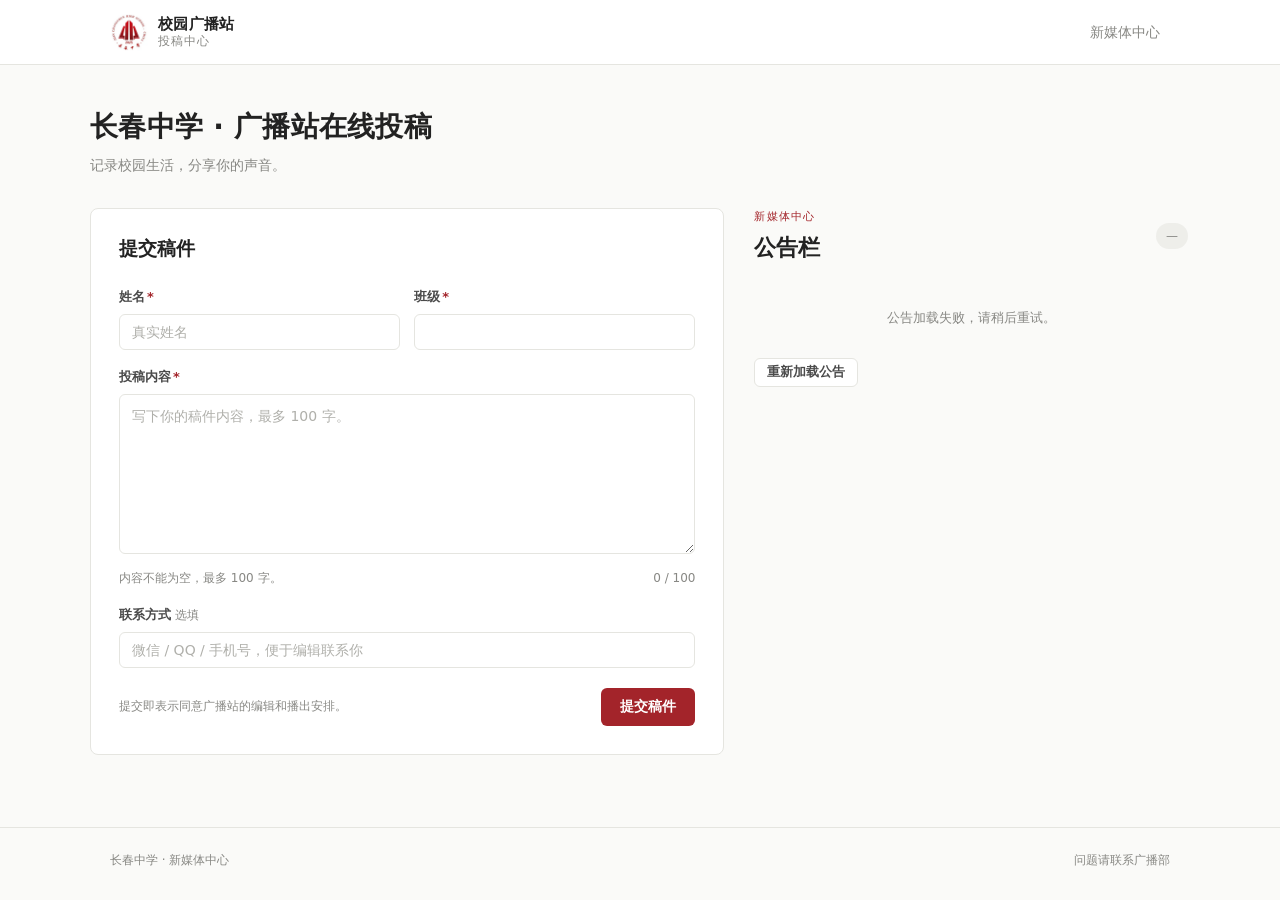
==== src/main/resources/static/index.html @ fc545289 "初始化校园广播投稿系统" ====
<!DOCTYPE html>
<html lang="zh-CN">
<head>
<meta charset="UTF-8">
<meta name="viewport" content="width=device-width, initial-scale=1">
<title>投稿 · 长春中学广播站</title>
<meta name="description" content="长春中学广播站在线投稿与新媒体中心公告。">
<link rel="icon" href="img/favicon.png">
<link rel="stylesheet" href="css/style.css">
<link rel="stylesheet" href="css/workspace.css">
</head>
<body>
<a class="skip" href="#form">跳到投稿表单</a>

<header class="site-head">
  <div class="wrap head-inner">
    <a class="brand" href="index.html">
      <img src="img/logo.png" alt="长春中学校徽">
      <span class="brand-text"><strong>校园广播站</strong><em>投稿中心</em></span>
    </a>
    <nav class="head-nav" aria-label="导航">
      <a class="ghost-link" href="admin.html">新媒体中心</a>
    </nav>
  </div>
</header>

<main class="public-main">
  <div class="page-head">
    <h1>长春中学 · 广播站在线投稿</h1>
    <p>记录校园生活，分享你的声音。</p>
  </div>

  <div class="public-layout">
  <div class="card form-card" id="form">
    <h2 class="form-heading">提交稿件</h2>
    <form id="submitForm" novalidate>
      <div class="alert" id="formAlert" role="alert"></div>

      <div class="row-2">
        <div class="field" data-field="author">
          <label for="author">姓名<span class="req">*</span></label>
          <input class="input" id="author" name="author" type="text" maxlength="20" placeholder="真实姓名" autocomplete="name">
        </div>
        <div class="field" data-field="class_name">
          <label for="class_name">班级<span class="req">*</span></label>
          <input class="input" id="class_name" name="class_name" type="text" maxlength="30" placeholder="">
        </div>
      </div>

      <div class="field" data-field="content">
        <label for="content">投稿内容<span class="req">*</span></label>
        <textarea class="textarea" id="content" name="content" maxlength="100" placeholder="写下你的稿件内容，最多 100 字。" required></textarea>
        <div class="field-foot">
          <span>内容不能为空，最多 100 字。</span>
          <span class="counter" id="contentCounter">0 / 100</span>
        </div>
      </div>

      <div class="field" data-field="contact">
        <label for="contact">联系方式<span class="opt">选填</span></label>
        <input class="input" id="contact" name="contact" type="text" maxlength="50" placeholder="微信 / QQ / 手机号，便于编辑联系你">
      </div>

      <div class="submit-row">
        <p class="form-tip">提交即表示同意广播站的编辑和播出安排。</p>
        <button class="btn btn-primary" type="submit" id="submitBtn" disabled>
          <span id="submitLabel">提交稿件</span>
        </button>
      </div>
    </form>

    <div class="success" id="successPanel">
      <div class="seal" aria-hidden="true">✓</div>
      <h3>提交成功</h3>
      <p>你的申请编号：<strong id="submissionCode"></strong></p>
      <p>广播部会尽快查看，需要补充信息时会通过你留下的方式联系你。</p>
      <div class="actions">
        <button class="btn btn-ghost btn-sm" type="button" id="againBtn">再投一篇</button>
      </div>
    </div>
  </div>
  <aside class="announcement-board" aria-labelledby="announcementHeading">
    <div class="board-heading"><div><span class="eyebrow">新媒体中心</span><h2 id="announcementHeading">公告栏</h2></div><span class="board-count" id="announcementCount">—</span></div>
    <div id="announcementFeed" class="announcement-feed" aria-live="polite"><p class="empty-state">正在加载公告…</p></div>
    <button id="announcementRetry" class="btn btn-ghost btn-sm" type="button" hidden>重新加载公告</button>
  </aside>
  </div>
</main>

<footer class="site-foot">
  <div class="wrap foot-inner">
    <span>长春中学 · 新媒体中心</span>
    <span>问题请联系广播部</span>
  </div>
</footer>

<script src="js/submit.js"></script>
</body>
</html>
---- src/main/resources/static/css/style.css ----
/* ==========================================================================
   校园广播投稿系统 · 样式
   主色取自校徽红，其余保持克制：白底、细边框、少装饰。
   ========================================================================== */

:root {
  --brand: #a3242a;
  --brand-dark: #861b20;
  --brand-soft: #f9eeee;

  --ink: #222222;
  --ink-2: #4a4a4a;
  --muted: #888884;

  --bg: #fafaf8;
  --card: #ffffff;
  --line: #e5e5e0;
  --line-2: #f0f0ec;

  --ok: #2f7d4f;
  --ok-soft: #eaf3ee;
  --warn: #a9670f;
  --warn-soft: #fbf2e3;
  --danger: #b3261e;
  --danger-soft: #fbeceb;

  --radius: 8px;
  --radius-sm: 6px;

  --font-sans: "Microsoft YaHei", "PingFang SC", "Hiragino Sans GB", "Noto Sans SC",
               system-ui, -apple-system, sans-serif;
  --font-serif: var(--font-sans);
  --font-mono: Consolas, "Courier New", monospace;
}

* { box-sizing: border-box; }
[hidden] { display: none !important; }
html { scroll-behavior: smooth; }

body {
  margin: 0;
  min-height: 100vh;
  display: flex;
  flex-direction: column;
  font-family: var(--font-sans);
  font-size: 14px;
  line-height: 1.7;
  color: var(--ink);
  background: var(--bg);
  -webkit-font-smoothing: antialiased;
}

h1, h2, h3, h4 { margin: 0; font-weight: 600; line-height: 1.4; }
p { margin: 0; }
a { color: inherit; text-decoration: none; }
button { font-family: inherit; }
img, svg { display: block; }

.wrap { width: min(1060px, 100% - 40px); margin-inline: auto; }

.skip {
  position: absolute; left: -9999px; top: 0; padding: 8px 14px;
  background: var(--brand); color: #fff; z-index: 99;
}
.skip:focus { left: 0; }
:focus-visible { outline: 2px solid var(--brand); outline-offset: 2px; }

.file-warning {
  background: #fbf2e3; border-bottom: 1px solid #efdfc4; color: #8a5a12;
  font-size: 12.5px; line-height: 1.6; padding: 9px 16px; text-align: center;
}

/* ------------------------------------------------------------------ 头部 */
.site-head { background: #fff; border-bottom: 1px solid var(--line); }
.head-inner {
  display: flex; align-items: center; justify-content: space-between;
  gap: 24px; min-height: 64px;
}
.brand { display: flex; align-items: center; gap: 10px; }
.brand img { width: 38px; height: 38px; }
.brand-text { display: flex; flex-direction: column; line-height: 1.3; }
.brand-text strong { font-size: 15px; letter-spacing: .02em; }
.brand-text em {
  font-style: normal; font-size: 11.5px; color: var(--muted); letter-spacing: .08em;
}

.head-nav { display: flex; align-items: center; gap: 4px; }
.head-nav a {
  padding: 6px 10px; font-size: 13.5px; color: var(--ink-2); border-radius: var(--radius-sm);
}
.head-nav a:hover { background: #f4f4f1; color: var(--ink); }
.head-nav .ghost-link { color: var(--muted); }
.head-nav .ghost-link:hover { color: var(--brand); background: none; }

/* ------------------------------------------------------------------ 页面 */
.page { width: min(660px, 100% - 40px); margin: 0 auto; padding: 44px 0 60px; }
.page-head { text-align: center; margin-bottom: 24px; }
.page-head h1 { font-size: 26px; letter-spacing: .01em; }
.page-head p { margin-top: 8px; color: var(--ink-2); font-size: 14px; }

/* ------------------------------------------------------------------ 卡片 */
.card {
  background: var(--card);
  border: 1px solid var(--line);
  border-radius: var(--radius);
}

.form-card { padding: 26px 28px 28px; }

/* ------------------------------------------------------------------ 表单 */
.field { margin-bottom: 16px; }
.field > label, .field-label {
  display: block; font-size: 13px; font-weight: 600; color: var(--ink-2); margin-bottom: 6px;
}
.field .req { color: var(--brand); margin-left: 2px; }
.field .opt { color: var(--muted); font-weight: 400; margin-left: 4px; font-size: 12px; }

.input, .select, .textarea {
  width: 100%; padding: 9px 12px;
  font-family: inherit; font-size: 14px; color: var(--ink);
  background: #fff;
  border: 1px solid var(--line);
  border-radius: var(--radius-sm);
  transition: border-color .15s;
}
.input::placeholder, .textarea::placeholder { color: #b0b0ab; }
.input:hover, .select:hover, .textarea:hover { border-color: #cfcfc8; }
.input:focus, .select:focus, .textarea:focus { outline: none; border-color: #8f8f89; }
.textarea { resize: vertical; min-height: 140px; line-height: 1.75; }
.field.invalid .input, .field.invalid .textarea { border-color: var(--danger); }

.row-2 { display: grid; grid-template-columns: 1fr 1fr; gap: 14px; }
.field-foot { display: flex; justify-content: space-between; gap: 12px; margin-top: 6px; font-size: 12px; color: var(--muted); }
.counter.over { color: var(--danger); }

.btn {
  display: inline-flex; align-items: center; justify-content: center; gap: 6px;
  padding: 9px 18px; border-radius: var(--radius-sm); border: 1px solid transparent;
  font-size: 13.5px; font-weight: 600; cursor: pointer;
  transition: background .15s, border-color .15s, color .15s;
  white-space: nowrap;
}
.btn[disabled] { opacity: .55; cursor: not-allowed; }
.btn-primary { background: var(--brand); color: #fff; }
.btn-primary:hover:not([disabled]) { background: var(--brand-dark); }
.btn-amber { background: var(--brand); color: #fff; }
.btn-amber:hover:not([disabled]) { background: var(--brand-dark); }
.btn-ghost { background: #fff; border-color: var(--line); color: var(--ink-2); }
.btn-ghost:hover:not([disabled]) { border-color: #cfcfc8; color: var(--ink); }
.btn-danger { background: #fff; border-color: #e8c9c6; color: var(--danger); }
.btn-danger:hover:not([disabled]) { background: var(--danger-soft); }
.btn-sm { padding: 5px 12px; font-size: 12.5px; }
.btn-block { width: 100%; padding: 11px 18px; font-size: 14px; }

.submit-row { display: flex; align-items: center; justify-content: space-between; gap: 16px; margin-top: 20px; }
.form-tip { font-size: 12px; color: var(--muted); line-height: 1.6; }

.alert {
  display: none; margin-bottom: 16px; padding: 10px 12px;
  border-radius: var(--radius-sm); font-size: 13px;
  border: 1px solid #eccdca; background: var(--danger-soft); color: #8c2a23;
}
.alert.show { display: block; }

/* 提交成功 */
.success { display: none; text-align: center; padding: 12px 4px 4px; }
.success.show { display: block; }
.success .seal {
  width: 52px; height: 52px; margin: 0 auto 14px; border-radius: 50%;
  display: grid; place-items: center;
  background: var(--ok-soft); color: var(--ok); font-size: 24px;
}
.success h3 { font-size: 20px; }
.success p { color: var(--ink-2); margin-top: 6px; font-size: 13px; }
.success .actions { display: flex; gap: 8px; justify-content: center; margin-top: 18px; flex-wrap: wrap; }

/* ------------------------------------------------------------------ 页脚 */
.site-foot {
  margin-top: auto;
  border-top: 1px solid var(--line); padding: 22px 0 30px;
  color: var(--muted); font-size: 12px;
}
.foot-inner { display: flex; justify-content: space-between; gap: 16px; flex-wrap: wrap; }

/* ==========================================================================
   管理后台
   ========================================================================== */

.page-admin { background: #f7f7f5; }

/* 登录 */
.login-wrap { min-height: 100vh; display: grid; place-items: center; padding: 24px; }
.login-card {
  width: min(360px, 100%); padding: 34px 32px 30px;
  background: #fff; border: 1px solid var(--line); border-radius: 10px;
}
.login-card .brand { justify-content: center; margin-bottom: 18px; }
.login-card .brand img { width: 56px; height: 56px; }
.login-card .brand-text { display: none; }
.login-card h1 { font-size: 19px; text-align: center; }
.login-card .sub { text-align: center; color: var(--muted); font-size: 12.5px; margin: 6px 0 22px; }
.login-card .field { margin-bottom: 12px; }
.login-error {
  display: none; margin-bottom: 12px; padding: 8px 11px; border-radius: var(--radius-sm);
  background: var(--danger-soft); color: #8c2a23; font-size: 12.5px;
}
.login-error.show { display: block; }
.login-foot { margin-top: 16px; text-align: center; font-size: 11.5px; color: var(--muted); }

/* 顶栏 */
.topbar { background: #fff; border-bottom: 1px solid var(--line); }
.topbar-inner {
  width: min(1240px, 100% - 32px); margin-inline: auto;
  display: flex; align-items: center; gap: 14px; min-height: 58px;
}
.topbar .brand img { width: 32px; height: 32px; }
.top-actions { margin-left: auto; display: flex; align-items: center; gap: 8px; flex-wrap: wrap; }
.top-actions .btn { padding: 6px 13px; font-size: 12.5px; }

.dash-main { width: min(1240px, 100% - 32px); margin-inline: auto; padding: 22px 0 56px; }

/* 指标 */
.stat-grid { display: grid; grid-template-columns: repeat(5, minmax(0, 1fr)); gap: 12px; margin-bottom: 14px; }
.stat-card {
  background: #fff; border: 1px solid var(--line); border-radius: var(--radius);
  padding: 14px 16px;
}
.stat-card .label { font-size: 12px; color: var(--muted); }
.stat-card .value { font-size: 26px; line-height: 1.3; font-weight: 600; margin-top: 2px; }
.stat-card .value small { font-size: 12px; font-weight: 400; color: var(--muted); margin-left: 2px; }
.stat-card .delta { font-size: 11.5px; color: var(--muted); }
.stat-card.accent { border-color: #e4c9c7; background: #fdf8f7; }
.stat-card.accent .value { color: var(--brand); }

/* 图表 */
.charts { display: grid; grid-template-columns: minmax(0, 1.9fr) minmax(0, 1fr); gap: 12px; margin-bottom: 14px; }
.chart-card { padding: 16px 18px 14px; min-width: 0; display: flex; flex-direction: column; }
.chart-card.classes { grid-column: 1 / -1; }
.chart-card h3 {
  font-size: 13px; color: var(--ink-2); font-weight: 600;
  display: flex; align-items: center; justify-content: space-between; margin-bottom: 12px;
}
.chart-card h3 span { font-size: 11.5px; color: var(--muted); font-weight: 400; }
.chart-body { min-height: 30px; flex: 1; }
.chart-body svg { width: 100%; height: auto; overflow: visible; }
#statusDonut { display: flex; align-items: center; }

.legend { display: flex; gap: 16px; margin-top: 8px; font-size: 11.5px; color: var(--muted); }
.legend i { display: inline-block; width: 9px; height: 9px; border-radius: 2px; margin-right: 5px; }

.donut-wrap { display: flex; align-items: center; gap: 16px; }
.donut {
  width: 96px; height: 96px; border-radius: 50%; flex: none; position: relative;
  background: conic-gradient(var(--line) 0 100%);
}
.donut::after { content: ""; position: absolute; inset: 15px; border-radius: 50%; background: #fff; }
.donut-center { position: absolute; inset: 0; display: grid; place-items: center; z-index: 2; text-align: center; }
.donut-center b { font-size: 18px; line-height: 1; }
.donut-center span { font-size: 10px; color: var(--muted); }
.donut-legend { display: grid; gap: 5px; font-size: 12px; color: var(--ink-2); min-width: 0; }
.donut-legend div { display: flex; align-items: center; gap: 6px; }
.donut-legend i { width: 8px; height: 8px; border-radius: 2px; flex: none; }
.donut-legend b { margin-left: auto; font-weight: 600; color: var(--ink); padding-left: 8px; }

.bars { display: grid; gap: 8px; }
.bars.two-col {
  grid-template-columns: 1fr 1fr;
  grid-template-rows: repeat(4, auto);
  grid-auto-flow: column;
  column-gap: 32px;
}
.bar-row { display: grid; grid-template-columns: 92px 1fr 34px; align-items: center; gap: 10px; font-size: 12px; }
.bar-row .name { color: var(--ink-2); overflow: hidden; text-overflow: ellipsis; white-space: nowrap; }
.bar-track { height: 6px; border-radius: 3px; background: #f0f0ec; overflow: hidden; }
.bar-fill { display: block; height: 100%; border-radius: 3px; background: var(--brand); }
.bar-fill.amber { background: #c9a24a; }
.bar-row .num { text-align: right; color: var(--ink); font-weight: 600; font-variant-numeric: tabular-nums; }
.empty-hint { color: var(--muted); font-size: 12.5px; padding: 6px 0; }

/* 表格 */
.table-card { padding: 18px 18px 12px; }
.filter-bar { display: flex; flex-wrap: wrap; gap: 8px; align-items: center; margin-bottom: 14px; }
.filter-bar .search { position: relative; flex: 1 1 240px; min-width: 200px; }
.filter-bar .search .input { padding-left: 32px; }
.filter-bar .search::before {
  content: "⌕"; position: absolute; left: 12px; top: 50%; transform: translateY(-52%);
  color: var(--muted); font-size: 15px; pointer-events: none;
}
.filter-bar .select { width: auto; min-width: 108px; padding: 8px 28px 8px 10px; font-size: 12.5px; }
.filter-bar .input { padding: 8px 10px; font-size: 12.5px; }
.filter-bar .date { width: 132px; }
.filter-count { font-size: 12px; color: var(--muted); white-space: nowrap; margin-left: auto; }

.table-scroll { overflow-x: auto; }
table.data { width: 100%; border-collapse: collapse; font-size: 13px; min-width: 860px; }
table.data thead th {
  text-align: left; font-size: 12px; font-weight: 600; color: var(--muted);
  padding: 8px 10px; border-bottom: 1px solid var(--line); white-space: nowrap;
}
table.data tbody td { padding: 10px; border-bottom: 1px solid var(--line-2); vertical-align: middle; }
table.data tbody tr:hover { background: #fafaf7; }
table.data .code { font-family: var(--font-mono); font-size: 12px; color: var(--muted); white-space: nowrap; }
table.data .title-cell { max-width: 300px; }
table.data .title-cell b {
  display: block; font-weight: 600; overflow: hidden; text-overflow: ellipsis; white-space: nowrap;
}
table.data .title-cell span {
  display: block; font-size: 11.5px; color: var(--muted);
  overflow: hidden; text-overflow: ellipsis; white-space: nowrap;
}
table.data .cat-tag { font-size: 12px; color: var(--ink-2); white-space: nowrap; }
table.data .row-actions { display: flex; gap: 6px; justify-content: flex-end; }
table.data .mini {
  border: 1px solid var(--line); background: #fff; border-radius: var(--radius-sm);
  padding: 4px 10px; font-size: 12px; color: var(--ink-2); cursor: pointer;
}
table.data .mini:hover { border-color: #cfcfc8; color: var(--ink); }

.badge {
  display: inline-block; padding: 2px 8px; border-radius: 4px;
  font-size: 12px; font-weight: 600; white-space: nowrap; border: 1px solid transparent;
}
.badge.st-pending { background: var(--warn-soft); color: var(--warn); border-color: #efdfc4; }
.badge.st-passed { background: var(--brand-soft); color: var(--brand); border-color: #ecd3d2; }
.badge.st-aired { background: var(--ok-soft); color: var(--ok); border-color: #d4e7dc; }
.badge.st-rejected { background: #f1f1ee; color: #6f6f6a; border-color: #e6e6e1; }
.badge.st-select {
  cursor: pointer; padding-right: 4px; font-family: inherit;
}

.pager { display: flex; align-items: center; justify-content: space-between; gap: 14px; padding: 12px 2px 2px; flex-wrap: wrap; }
.pager .info { font-size: 12px; color: var(--muted); }
.pager .btns { display: flex; gap: 4px; }
.pager button {
  min-width: 30px; height: 30px; padding: 0 8px; border-radius: var(--radius-sm);
  border: 1px solid var(--line); background: #fff; color: var(--ink-2);
  font-size: 12.5px; cursor: pointer;
}
.pager button:hover:not([disabled]) { border-color: #cfcfc8; color: var(--ink); }
.pager button[disabled] { opacity: .4; cursor: not-allowed; }
.pager button.current { background: var(--brand); border-color: var(--brand); color: #fff; }

/* 弹窗 */
.modal {
  position: fixed; inset: 0; z-index: 60; display: none;
  align-items: center; justify-content: center; padding: 20px;
  background: rgba(30, 30, 30, .35);
}
.modal.open { display: flex; }
.modal-card {
  width: min(600px, 100%); max-height: calc(100vh - 40px); overflow-y: auto;
  background: #fff; border-radius: 10px; padding: 24px 26px 22px;
  box-shadow: 0 16px 40px rgba(0, 0, 0, .16);
}
.modal-card.small { width: min(400px, 100%); }
.modal-head { display: flex; align-items: flex-start; justify-content: space-between; gap: 14px; margin-bottom: 16px; }
.modal-head h2 { font-size: 17px; }
.modal-head .sub { font-size: 12px; color: var(--muted); margin-top: 2px; font-family: var(--font-mono); }
.icon-btn {
  width: 28px; height: 28px; flex: none; display: grid; place-items: center;
  border-radius: var(--radius-sm); border: 1px solid var(--line); background: #fff;
  color: var(--ink-2); font-size: 16px; cursor: pointer; line-height: 1;
}
.icon-btn:hover { background: #f7f7f4; }
.modal-body { display: grid; gap: 14px; }
.modal-body .row-2 { gap: 12px; }
.modal-foot {
  display: flex; justify-content: space-between; gap: 10px; margin-top: 20px;
  padding-top: 16px; border-top: 1px solid var(--line-2); flex-wrap: wrap;
}
.modal-foot .right { display: flex; gap: 8px; margin-left: auto; }

.detail-content {
  background: #fafaf7; border: 1px solid var(--line-2); border-radius: var(--radius-sm);
  padding: 12px 14px; font-size: 13px; line-height: 1.8; color: var(--ink-2);
  white-space: pre-wrap; max-height: 200px; overflow-y: auto;
}
.detail-meta { display: flex; flex-wrap: wrap; gap: 6px 16px; font-size: 12.5px; color: var(--muted); margin-top: 8px; }
.detail-meta b { color: var(--ink); font-weight: 600; }

/* 提示 */
.toasts { position: fixed; right: 18px; bottom: 18px; z-index: 90; display: grid; gap: 8px; }
.toast {
  padding: 10px 14px; border-radius: var(--radius-sm); font-size: 12.5px;
  color: #fff; background: #333; max-width: 320px;
}
.toast.err { background: var(--danger); }
.toast.ok { background: #2f2f2f; }

/* 点歌信息 */
.song-info { padding: 12px 14px; border: 1px solid var(--line); border-radius: var(--radius-sm); overflow-wrap: anywhere; }
.song-info a { display: inline-block; margin-top: 8px; color: var(--brand); }
#submissionCode { display: inline-block; font-family: var(--font-mono); overflow-wrap: anywhere; }

/* -------------------------------------------------------------- 响应式 */
@media (max-width: 1000px) {
  .charts { grid-template-columns: 1fr; }
  .chart-card.classes { grid-column: auto; }
  .bars.two-col { grid-template-columns: 1fr; grid-template-rows: none; grid-auto-flow: row; }
  .stat-grid { grid-template-columns: repeat(3, minmax(0, 1fr)); }
}

@media (max-width: 860px) {
  .page { padding: 32px 0 48px; }
  .page-head h1 { font-size: 23px; }
}

@media (max-width: 640px) {
  .wrap, .page { width: calc(100% - 28px); }
  .form-card { padding: 20px 16px 22px; }
  .row-2 { grid-template-columns: 1fr; }
  .submit-row { flex-direction: column; align-items: stretch; gap: 10px; }
  .form-tip { max-width: none; }
  .stat-grid { grid-template-columns: repeat(2, minmax(0, 1fr)); gap: 8px; }
  .stat-card .value { font-size: 22px; }
  .topbar-inner { flex-wrap: wrap; padding: 8px 0; gap: 8px; }
  .top-actions { width: 100%; }
  .top-actions .btn { flex: 1 1 auto; }
  .filter-bar .date { width: calc(50% - 4px); }
  .filter-count { margin-left: 0; }
  .modal-card { padding: 18px 16px; }
  .table-card { padding: 14px 12px 8px; }
  .bars.two-col { column-gap: 0; }
}

@media print {
  .site-head, .topbar, .filter-bar, .pager, .row-actions { display: none !important; }
  body { background: #fff; }
}
---- src/main/resources/static/css/workspace.css ----
/* 投稿页与新媒体中心工作台 */
.public-main { width: min(1100px, calc(100% - 40px)); margin: 0 auto; padding: 42px 0 64px; }
.public-main .page-head { text-align: left; margin-bottom: 30px; }
.public-main .page-head h1 { font-size: 28px; }
.public-main .page-head p { color: var(--muted); }
.public-layout { display: grid; grid-template-columns: minmax(0, 1.45fr) minmax(300px, 1fr); gap: 28px; align-items: start; }
.form-heading { font-size: 19px; margin-bottom: 24px; }
.public-main .textarea { min-height: 160px; }
.public-main .select { width: 100%; }
.text-button { border: 0; padding: 0; background: transparent; color: var(--brand); font-size: 13px; cursor: pointer; line-height: 1.6; }
.text-button:disabled { color: #aaa; cursor: default; }
.field-error { margin-top: 6px; color: var(--danger); font-size: 12px; }
.field.invalid .select { border-color: var(--danger); }
.eyebrow { display: block; color: var(--brand); font-size: 11px; letter-spacing: .1em; margin-bottom: 6px; }
.announcement-board { padding: 0 2px; }
.board-heading { display: flex; align-items: center; justify-content: space-between; margin-bottom: 16px; }
.board-heading h2 { font-size: 22px; }
.board-count { color: var(--muted); font-size: 12px; background: #eeeeea; border-radius: 20px; padding: 3px 10px; }
.announcement-feed { display: grid; gap: 14px; }
.announcement-card { background: #fff; border: 1px solid var(--line); border-radius: 10px; padding: 20px; overflow-wrap: anywhere; }
.announcement-card h3 { font-size: 17px; margin: 10px 0 7px; }
.message-kind { display: inline-block; color: var(--brand); background: var(--brand-soft); padding: 2px 8px; border-radius: 4px; font-size: 11px; }
.announcement-meta { color: var(--muted); font-size: 12px; }
.announcement-content { margin-top: 14px; white-space: pre-wrap; font-size: 13px; line-height: 1.9; }
.message-period { margin-top: 12px; font-size: 12px; color: #657469; }
.empty-state { color: var(--muted); padding: 28px 16px; text-align: center; font-size: 13px; }
.announcement-board > .empty-state { border: 1px dashed var(--line); }
.page-admin { background: #f4f5f7; }
.workspace { min-height: 100vh; display: flex; }
.sidebar { width: 226px; flex: none; position: fixed; inset: 0 auto 0 0; background: #24272c; color: #d9dadd; display: flex; flex-direction: column; padding: 28px 16px 20px; z-index: 30; }
.sidebar-brand { display: flex; align-items: center; gap: 12px; padding: 0 10px 34px; }
.sidebar-brand img { width: 40px; height: 40px; border-radius: 8px; background: #fff; padding: 3px; }
.sidebar-brand strong { display: block; font-size: 16px; color: #fff; }
.sidebar-brand small { display: block; color: #9a9da3; font-size: 11px; margin-top: 4px; }
.sidebar-caption { font-size: 10px; color: #8a8d94; padding: 0 14px; margin-bottom: 12px; letter-spacing: .15em; }
.sidebar-nav { display: grid; gap: 6px; }
.nav-item { display: flex; align-items: center; gap: 13px; width: 100%; border: 0; border-radius: 7px; background: transparent; color: #c9ccd2; font-size: 13px; padding: 14px; text-align: left; cursor: pointer; }
.nav-item:hover { background: #31353b; color: #fff; }
.nav-item.active { background: #a3242a; color: #fff; }
.nav-number { font-size: 11px; opacity: .65; font-family: var(--font-mono); }
.nav-item b { font-size: 10px; font-weight: 500; margin-left: auto; background: #ffffff26; border-radius: 12px; padding: 1px 7px; }
.sidebar-foot { margin-top: auto; padding: 16px 12px 0; border-top: 1px solid #3c3f45; font-size: 12px; }
.sidebar-foot small { display: block; color: #8c9199; font-size: 10px; margin-top: 8px; }
.online-dot { display: inline-block; width: 7px; height: 7px; border-radius: 50%; background: #9599a2; margin-right: 7px; }
.online-dot.online { background: #74bb8b; }
.workspace-main { margin-left: 226px; min-width: 0; flex: 1; }
.workspace-topbar { height: 74px; border-bottom: 1px solid #e6e8eb; background: #fff; display: flex; align-items: center; justify-content: space-between; padding: 0 34px; gap: 16px; }
.breadcrumb { color: #92969d; font-size: 12px; }
.breadcrumb span { padding: 0 12px; color: #ccc; }
.breadcrumb strong { font-weight: 500; color: #4a4f57; }
.workspace-top-actions { display: flex; gap: 8px; }
.workarea { padding: 32px 34px 50px; max-width: 1540px; margin: 0 auto; }
.section-heading { display: flex; align-items: center; justify-content: space-between; gap: 18px; margin-bottom: 26px; }
.section-heading h1 { font-size: 25px; }
.section-heading p { color: #92969d; font-size: 12px; margin-top: 8px; }
.heading-actions { display: flex; gap: 10px; }
.workspace-error { border: 1px solid #edc9c9; color: var(--danger); background: #fff5f4; border-radius: 7px; padding: 12px 16px; margin-bottom: 20px; }
.overview-stats { display: grid; grid-template-columns: repeat(4, minmax(0, 1fr)); gap: 16px; margin-bottom: 22px; }
.overview-stat { background: #fff; border: 1px solid #e5e7eb; border-radius: 9px; padding: 20px; }
.overview-stat p { font-size: 12px; color: #92969d; }
.overview-stat strong { display: block; font-size: 29px; font-weight: 600; margin-top: 9px; line-height: 1.2; }
.overview-stat small { display: block; font-size: 11px; color: #a7abb1; margin-top: 8px; }
.overview-stat.accent strong { color: var(--brand); }
.dashboard-grid { display: grid; grid-template-columns: repeat(2, minmax(0, 1fr)); gap: 22px; }
.dashboard-card { padding: 22px; min-width: 0; }
.card-heading { display: flex; align-items: center; justify-content: space-between; gap: 10px; margin-bottom: 20px; }
.card-heading h2 { font-size: 16px; }
.card-heading > span { font-size: 11px; color: #92969d; }
.server-metrics { margin: 0; display: grid; grid-template-columns: 1fr 1fr; gap: 20px; }
.server-metrics dt { font-size: 11px; color: #92969d; }
.server-metrics dd { margin: 5px 0 0; font-size: 14px; font-weight: 500; overflow-wrap: anywhere; }
.weekly-chart { height: 185px; display: flex; align-items: flex-end; justify-content: space-around; gap: 9px; padding-top: 22px; }
.week-bar { flex: 1; text-align: center; font-size: 10px; color: #999da5; min-width: 0; }
.week-bar i { display: block; background: #a3242a; border-radius: 4px 4px 0 0; width: 60%; margin: 5px auto; min-height: 3px; }
.week-bar b { font-weight: 500; color: #555b64; }
.rank-row { display: flex; align-items: center; gap: 12px; padding: 11px 0; border-bottom: 1px solid #f0f1f3; font-size: 12px; }
.rank-row span:first-child { width: 19px; color: #a9adb3; font-size: 11px; }
.rank-row strong { font-weight: 500; }
.rank-row b { margin-left: auto; color: #7c828a; font-weight: 500; }
.review-grid { display: grid; grid-template-columns: minmax(0, 1fr) 315px; gap: 22px; align-items: start; }
.manuscript-list { min-width: 0; overflow: hidden; }
.approved-tabs { display: flex; flex-wrap: wrap; gap: 0 26px; border-bottom: 1px solid #e1e4e9; margin: -8px 0 24px; }
.approved-tab { border: 0; border-bottom: 2px solid transparent; background: transparent; color: #92969d; padding: 13px 2px; font-size: 14px; cursor: pointer; }
.approved-tab.active { color: var(--brand); border-bottom-color: var(--brand); font-weight: 600; }
.calendar-layout { display: grid; grid-template-columns: minmax(0, 1.45fr) minmax(280px, 1fr); gap: 22px; align-items: start; }
.broadcast-calendar, .calendar-agenda { min-width: 0; padding: 22px; }
.calendar-toolbar { display: flex; align-items: center; justify-content: space-between; gap: 16px; flex-wrap: wrap; margin-bottom: 24px; }
.calendar-toolbar h2 { font-size: 19px; }
.calendar-controls { display: flex; align-items: center; gap: 6px; min-width: 0; }
.calendar-controls .input { width: 150px; padding: 7px 9px; font-size: 12px; }
.calendar-weekdays, .calendar-days { display: grid; grid-template-columns: repeat(7, minmax(0, 1fr)); gap: 7px; }
.calendar-weekdays { color: #92969d; font-size: 12px; text-align: center; margin-bottom: 10px; }
.calendar-day { position: relative; border: 1px solid #e8eaee; border-radius: 7px; background: #fff; color: #4a4f57; min-width: 0; min-height: 76px; padding: 12px 4px; display: flex; flex-direction: column; align-items: center; gap: 7px; font-size: 14px; cursor: pointer; }
.calendar-day:hover { border-color: #c58a8d; background: #fff9f9; }
.calendar-day.outside { color: #b8bcc2; background: #f9fafb; }
.calendar-day small { font-size: 10px; color: var(--brand); background: var(--brand-soft); padding: 1px 5px; border-radius: 3px; white-space: nowrap; }
.calendar-day.selected { background: var(--brand); border-color: var(--brand); color: #fff; }
.calendar-day.selected small { background: #ffffff26; color: #fff; }
.calendar-day.today:not(.selected) { border-color: var(--brand); }
.calendar-day.today i { position: absolute; top: 7px; right: 7px; width: 4px; height: 4px; border-radius: 50%; background: currentColor; }
.calendar-hint { color: #92969d; font-size: 11px; line-height: 1.8; margin-top: 20px; }
.calendar-agenda .card-heading h2 { font-size: 15px; }
.day-manuscript { padding: 18px 0; border-top: 1px solid #eef0f2; }
.day-manuscript-heading { display: flex; align-items: center; justify-content: space-between; gap: 12px; margin-bottom: 12px; }
.day-manuscript-heading time { font-size: 14px; font-weight: 600; color: var(--brand); }
.day-manuscript-content { font-size: 13px; line-height: 1.9; white-space: pre-wrap; overflow-wrap: anywhere; margin-bottom: 10px; }
.day-manuscript-note { color: #7d838d; font-size: 11px; white-space: pre-wrap; overflow-wrap: anywhere; margin-top: 10px; }
.day-manuscript-actions { display: flex; flex-wrap: wrap; align-items: center; gap: 8px; margin-top: 14px; }
.day-manuscript-actions label { color: #7d838d; font-size: 12px; }
.day-manuscript-actions .select { width: auto; min-width: 0; flex: 1; }
@media (max-width: 1100px) { .calendar-layout { grid-template-columns: 1fr; } }
@media (max-width: 760px) { .broadcast-calendar, .calendar-agenda { padding: 16px; } .calendar-toolbar { gap: 12px; } .calendar-weekdays, .calendar-days { gap: 4px; } .calendar-day { min-height: 63px; font-size: 13px; padding: 10px 2px; } .calendar-day small { padding-inline: 2px; font-size: 9px; } .calendar-controls .input { width: 143px; } }
.list-filters { display: flex; flex-wrap: wrap; gap: 10px; padding: 18px; border-bottom: 1px solid #eef0f2; }
.list-filters .input { min-width: 150px; flex: 1; }
.list-filters .select { width: auto; min-width: 130px; }
.list-toolbar { display: flex; align-items: center; gap: 14px; padding: 13px 18px; font-size: 11px; color: #8c929b; }
.list-toolbar label { color: #5e6570; white-space: nowrap; }
input[type=checkbox] { accent-color: var(--brand); cursor: pointer; }
.export-actions { display: flex; gap: 12px; margin-left: auto; }
.manuscript-table { font-size: 12px; min-width: 0; width: 100%; }
.manuscript-table th { font-size: 11px; font-weight: 500; }
.manuscript-table td { vertical-align: top; padding: 16px 12px; }
.manuscript-table .checkbox-cell { width: 37px; padding-left: 18px; }
.manuscript-table .manuscript-copy { white-space: pre-wrap; max-width: 470px; color: #3e444e; overflow-wrap: anywhere; line-height: 1.8; }
.manuscript-meta { color: #a0a5ae; font-size: 10px; margin-top: 8px; }
.manuscript-table tr.selected { background: #fdf5f5; }
.period-tag { white-space: nowrap; font-size: 10px; color: #7d858f; }
.manuscript-list .pager { padding: 15px 18px; border-top: 1px solid #eef0f2; }
.operation-panel { position: sticky; top: 20px; padding: 20px; }
.operation-panel .card-heading h2 { font-size: 15px; }
.selected-chip { font-size: 10px !important; padding: 3px 8px; border-radius: 10px; background: #f3f4f6; }
.selected-details { background: #f8f9fa; border: 1px solid #eceef1; padding: 12px; border-radius: 6px; margin-bottom: 18px; font-size: 12px; white-space: pre-wrap; overflow-wrap: anywhere; max-height: 240px; overflow-y: auto; }
.selected-details small { color: #9399a3; display: block; margin-top: 8px; }
.compact-textarea { min-height: 80px; font-size: 12px; }
.operation-panel label { font-size: 11px; }
.operation-buttons { display: flex; gap: 9px; margin: 12px 0; }
.operation-buttons > * { flex: 1; white-space: nowrap; }
.operation-panel .row-2 { gap: 9px; }
.single-edit { align-items: end; margin-top: 18px; }
.single-edit .btn { margin-bottom: 16px; font-size: 10px; padding: 9px 7px; }
.operation-footer { display: flex; justify-content: space-between; border-top: 1px solid #edf0f2; padding-top: 16px; margin-top: 18px; }
.operation-footer span { color: #a3a7af; font-size: 10px; }
.danger-text { color: var(--danger); }
.schedule-card { padding: 22px; margin-top: 24px; }
.schedule-entry { display: flex; align-items: center; gap: 15px; padding: 13px 0; border-bottom: 1px solid #f0f1f3; font-size: 12px; }
.schedule-entry time { color: var(--brand); white-space: nowrap; font-size: 11px; min-width: 120px; }
.schedule-entry .schedule-copy { flex: 1; min-width: 0; }
.schedule-entry .schedule-copy p { overflow: hidden; text-overflow: ellipsis; white-space: nowrap; }
.schedule-entry small { display: block; color: #92969d; font-size: 10px; margin-top: 5px; }
.message-grid { display: grid; grid-template-columns: minmax(290px, .8fr) minmax(0, 1.2fr); gap: 22px; align-items: start; }
.message-composer, .message-history { padding: 24px; }
.message-composer > h2 { font-size: 16px; margin-bottom: 22px; }
.message-composer .textarea { min-height: 220px; }
.publisher-line { display: flex; justify-content: space-between; color: #92969d; font-size: 12px; padding: 4px 0 18px; }
.publisher-line strong { color: #6c747e; font-weight: 500; }
.message-history-item { padding: 18px 0; border-bottom: 1px solid #eef0f2; }
.message-history-item h3 { font-size: 15px; margin: 8px 0; overflow-wrap: anywhere; }
.message-history-item .announcement-content { margin-top: 10px; font-size: 12px; }
.message-history-item .message-operations { display: flex; gap: 15px; margin-top: 12px; }
.message-history-item.withdrawn { opacity: .6; }
.workspace-dialog { border: 1px solid #e3e6e9; border-radius: 12px; padding: 28px; width: min(480px, calc(100% - 32px)); color: var(--ink); box-shadow: 0 22px 80px #0003; }
.workspace-dialog::backdrop { background: #20242c66; }
.workspace-dialog h2 { font-size: 20px; margin-bottom: 18px; }
.workspace-dialog .card-heading h2 { margin-bottom: 0; }
.risk-label { display: inline-block; background: var(--danger-soft); color: var(--danger); padding: 3px 9px; font-size: 11px; border-radius: 4px; margin-bottom: 14px; }
.risk-dialog p { color: #6c747e; font-size: 13px; white-space: pre-wrap; line-height: 1.9; }
.dialog-actions { display: flex; justify-content: flex-end; gap: 10px; margin-top: 24px; }
.settings-hint { color: #999fa9; font-size: 11px; margin: 4px 0 20px; }
.login-return { display: block; text-align: center; color: var(--brand); font-size: 12px; margin-top: 16px; }
@media (max-width: 1180px) { .workarea { padding: 26px 22px; } .workspace-topbar { padding: 0 22px; } .review-grid { grid-template-columns: minmax(0, 1fr) 280px; gap: 16px; } .list-filters .select { min-width: 110px; } }
@media (max-width: 980px) { .sidebar { width: 185px; padding-inline: 10px; } .workspace-main { margin-left: 185px; } .sidebar-brand { gap: 8px; padding-inline: 5px; } .sidebar-brand strong { font-size: 14px; } .review-grid { grid-template-columns: 1fr; } .operation-panel { position: static; } .overview-stats { grid-template-columns: repeat(2, 1fr); } .message-grid { grid-template-columns: 1fr; } }
@media (max-width: 760px) { .public-main { width: calc(100% - 28px); padding-top: 28px; } .public-main .page-head h1 { font-size: 22px; } .public-layout { grid-template-columns: 1fr; } .announcement-board { margin-top: 6px; } .workspace { display: block; } .sidebar { position: static; width: 100%; padding: 18px 14px 12px; } .sidebar-brand { padding-bottom: 15px; } .sidebar-caption, .sidebar-foot { display: none; } .sidebar-nav { display: grid; grid-template-columns: repeat(4, minmax(0, 1fr)); gap: 4px; } .nav-item { padding: 10px 4px; gap: 4px; justify-content: center; min-width: 0; font-size: 11px; white-space: nowrap; } .nav-number { display: none; } .nav-item b { margin-left: 0; } .workspace-main { margin-left: 0; } .workspace-topbar { height: auto; min-height: 60px; padding: 12px 14px; flex-wrap: wrap; } .workarea { padding: 24px 14px 36px; } .section-heading { align-items: start; flex-wrap: wrap; } .section-heading h1 { font-size: 23px; } .dashboard-grid { grid-template-columns: 1fr; } .overview-stats { gap: 10px; } .overview-stat { padding: 16px; } .overview-stat strong { font-size: 25px; } .manuscript-table { min-width: 510px; } .operation-panel .row-2 { grid-template-columns: 1fr 1fr; } .schedule-entry { gap: 8px; flex-wrap: wrap; } .schedule-entry time { min-width: 105px; } .list-filters .input { width: 100%; flex-basis: 100%; } .workspace-top-actions .btn { padding: 5px 9px; font-size: 11px; } }
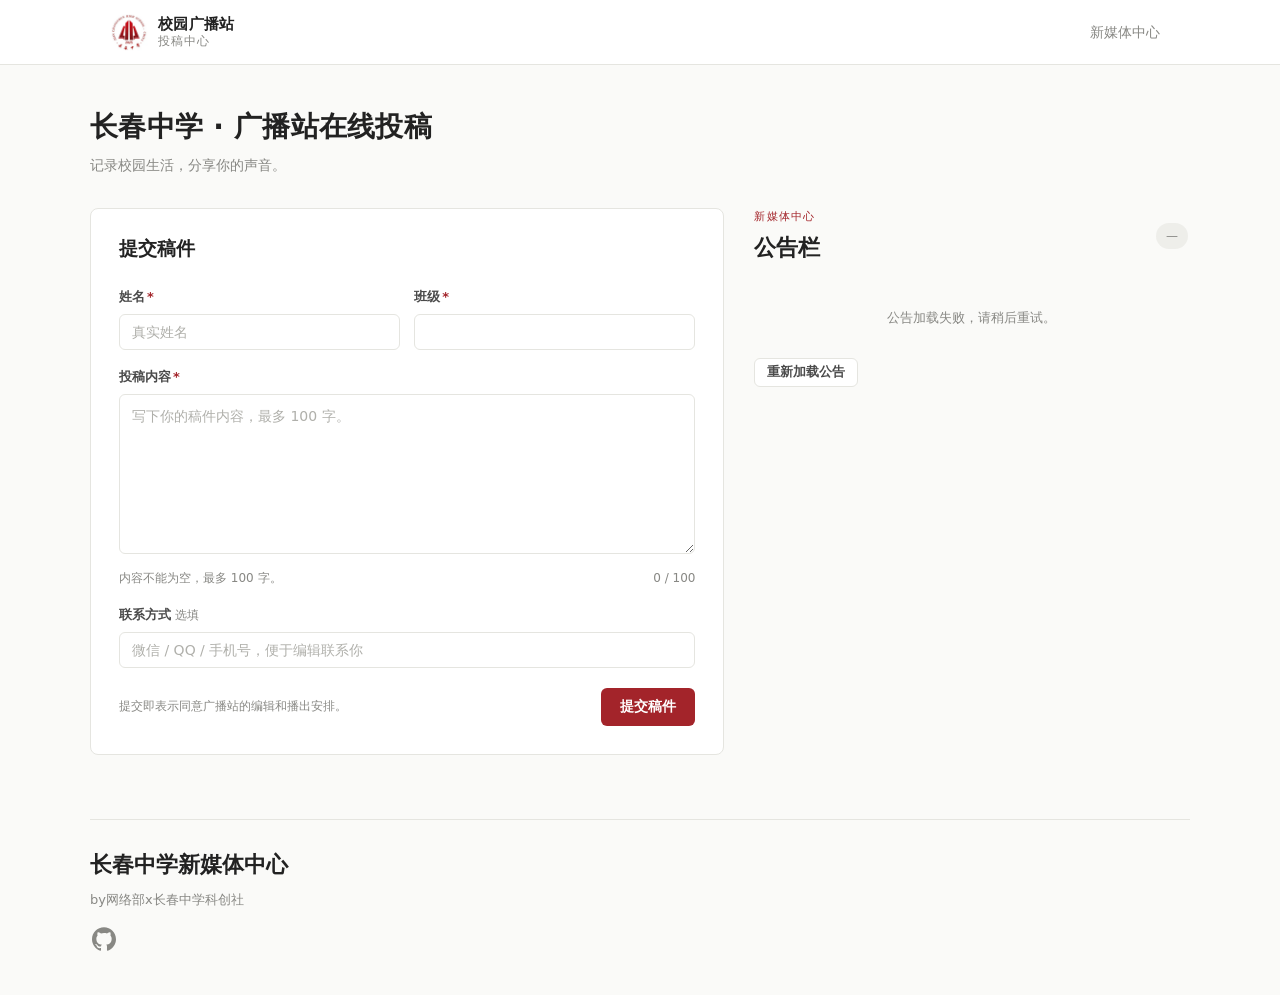
==== commit bcd7c189: "新增后台多账号、操作人记录及页尾署名 - 账号只能通过命令行添加，加入默认账号“新媒体中心”，新账号默认密码为 cczx123456。 - 按登录账号记录审稿、排期、播出状态和公告操作，支持分页历史及" ====
--- a/src/main/resources/static/index.html
+++ b/src/main/resources/static/index.html
@@ -87,11 +87,12 @@
   </div>
 </main>
 
-<footer class="site-foot">
-  <div class="wrap foot-inner">
-    <span>长春中学 · 新媒体中心</span>
-    <span>问题请联系广播部</span>
-  </div>
+<footer class="site-credit" aria-label="网站署名">
+  <strong>长春中学新媒体中心</strong>
+  <p>by网络部x长春中学科创社</p>
+  <a class="github-link" href="https://github.com/xHua0904/cczx-RadioStation" target="_blank" rel="noopener noreferrer" aria-label="在 GitHub 查看 cczx-RadioStation 源码">
+    <svg viewBox="0 0 24 24" width="24" height="24" fill="currentColor" aria-hidden="true"><path d="M12 .297C5.37.297 0 5.67 0 12.297c0 5.303 3.438 9.8 8.205 11.387.6.113.82-.258.82-.577 0-.285-.01-1.04-.015-2.04-3.338.724-4.043-1.61-4.043-1.61-.546-1.387-1.333-1.756-1.333-1.756-1.09-.745.083-.73.083-.73 1.205.084 1.84 1.237 1.84 1.237 1.07 1.835 2.807 1.305 3.492.998.108-.776.418-1.305.762-1.605-2.665-.305-5.467-1.334-5.467-5.93 0-1.31.467-2.38 1.235-3.22-.123-.303-.535-1.524.117-3.176 0 0 1.008-.322 3.301 1.23a11.52 11.52 0 0 1 3.003-.404c1.02.005 2.047.138 3.006.404 2.291-1.552 3.297-1.23 3.297-1.23.653 1.652.242 2.873.12 3.176.77.84 1.233 1.91 1.233 3.22 0 4.61-2.807 5.624-5.48 5.92.43.371.823 1.102.823 2.222 0 1.606-.015 2.898-.015 3.293 0 .322.216.694.825.576C20.565 22.092 24 17.596 24 12.297c0-6.627-5.373-12-12-12"/></svg>
+  </a>
 </footer>
 
 <script src="js/submit.js"></script>
--- a/src/main/resources/static/css/workspace.css
+++ b/src/main/resources/static/css/workspace.css
@@ -1,4 +1,20 @@
 /* 投稿页与新媒体中心工作台 */
+.site-credit { width: min(1100px, calc(100% - 40px)); margin: 0 auto; padding: 28px 0 36px; border-top: 1px solid var(--line); text-align: left; color: var(--muted); }
+.site-credit strong { display: block; color: var(--ink); font-size: 22px; font-weight: 600; line-height: 1.5; }
+.site-credit p { margin: 8px 0 14px; font-size: 13px; }
+.github-link { display: inline-flex; align-items: center; color: var(--muted); border-radius: 4px; padding: 2px; }
+.github-link:hover { color: var(--brand); }
+.github-link:focus-visible { outline: 2px solid var(--brand); outline-offset: 4px; }
+.page-admin:has(#dashView:not([hidden])) > .site-credit { margin-left: 226px; width: auto; padding: 28px 34px 36px; }
+.current-account { align-self: center; color: var(--muted); font-size: 12px; max-width: 180px; overflow-wrap: anywhere; }
+.workspace-top-actions { flex-wrap: wrap; align-items: center; }
+.operator-meta { font-size: 11px; line-height: 1.8; margin-top: 8px; color: var(--muted); overflow-wrap: anywhere; }
+.audit-card { margin-top: 22px; padding: 22px; }
+.audit-entry { padding: 12px 0; border-bottom: 1px solid var(--line); overflow-wrap: anywhere; font-size: 13px; }
+.audit-entry span { color: var(--muted); font-size: 11px; }
+.audit-pagination { display: flex; gap: 12px; justify-content: flex-end; align-items: center; margin-top: 16px; font-size: 12px; }
+@media (max-width: 980px) { .page-admin:has(#dashView:not([hidden])) > .site-credit { margin-left: 185px; } }
+@media (max-width: 760px) { .site-credit { width: calc(100% - 28px); } .page-admin:has(#dashView:not([hidden])) > .site-credit { margin-left: 0; padding-inline: 14px; } .current-account { max-width: 100%; flex-basis: 100%; } .audit-card { padding: 16px; } }
 .public-main { width: min(1100px, calc(100% - 40px)); margin: 0 auto; padding: 42px 0 64px; }
 .public-main .page-head { text-align: left; margin-bottom: 30px; }
 .public-main .page-head h1 { font-size: 28px; }
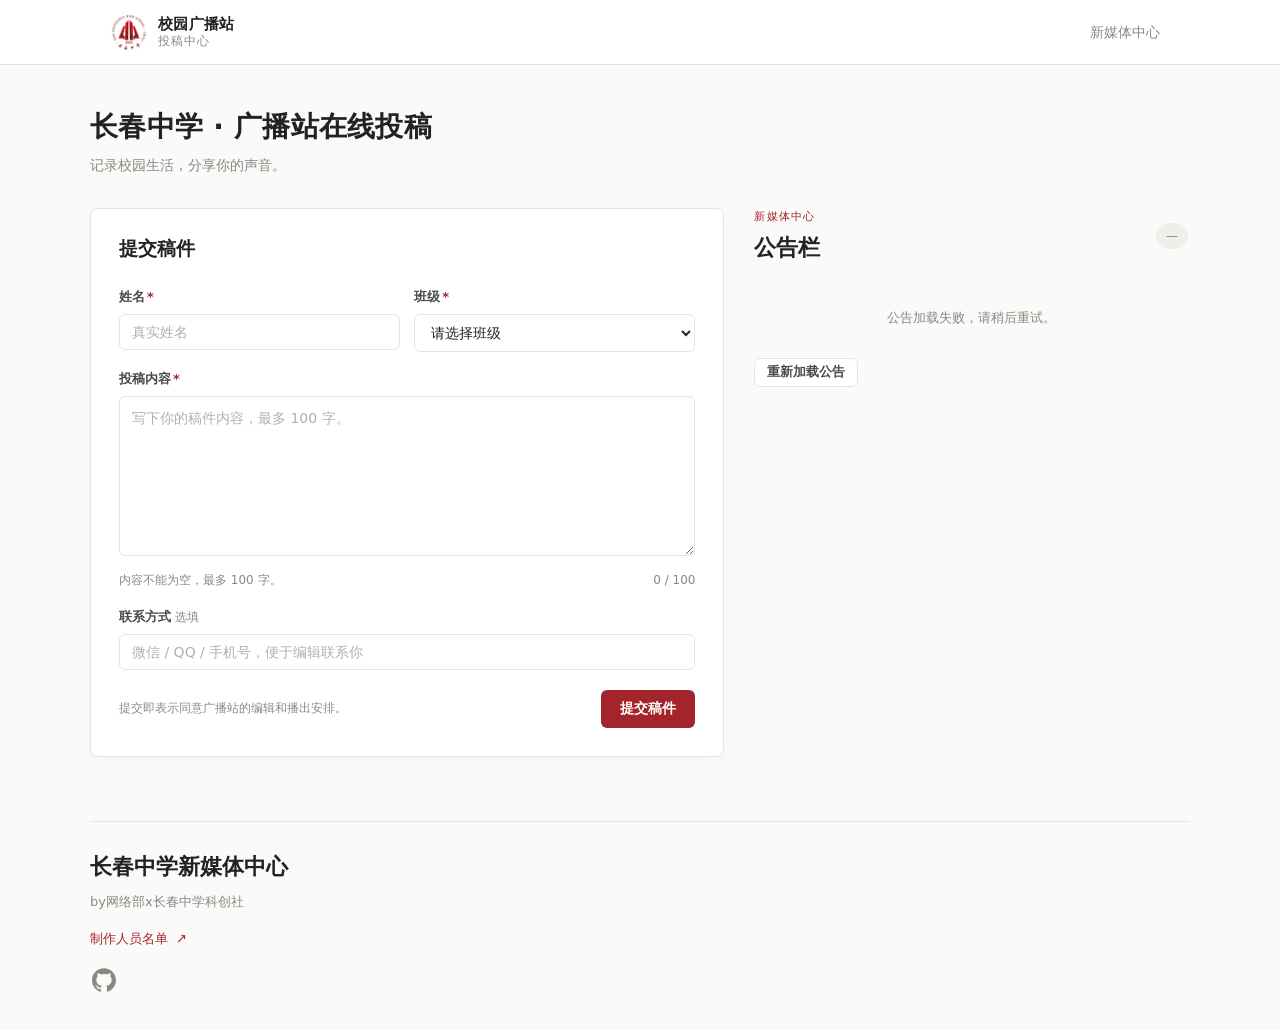
==== commit 62f481cf: "完善 HTTP 部署、操作日志与公告投稿管理 - 默认使用 HTTP 80，保留 java -jar 启动方式及已有数据库结构。 - 为稿件、公告和账号操作记录实际操作人，所有账号保持相同管理权限。 " ====
--- a/src/main/resources/static/index.html
+++ b/src/main/resources/static/index.html
@@ -43,7 +43,33 @@
         </div>
         <div class="field" data-field="class_name">
           <label for="class_name">班级<span class="req">*</span></label>
-          <input class="input" id="class_name" name="class_name" type="text" maxlength="30" placeholder="">
+          <select class="select" id="class_name" name="class_name" required>
+            <option value="" selected disabled>请选择班级</option>
+            <optgroup label="高一">
+              <option value="高一1班">高一1班</option>
+              <option value="高一2班">高一2班</option>
+              <option value="高一3班">高一3班</option>
+              <option value="高一4班">高一4班</option>
+              <option value="高一5班">高一5班</option>
+              <option value="高一6班">高一6班</option>
+              <option value="高一7班">高一7班</option>
+              <option value="高一8班">高一8班</option>
+              <option value="高一9班">高一9班</option>
+              <option value="高一10班">高一10班</option>
+              <option value="高一11班">高一11班</option>
+            </optgroup>
+            <optgroup label="高二">
+              <option value="高二1班">高二1班</option>
+              <option value="高二2班">高二2班</option>
+              <option value="高二3班">高二3班</option>
+              <option value="高二4班">高二4班</option>
+              <option value="高二5班">高二5班</option>
+              <option value="高二6班">高二6班</option>
+              <option value="高二7班">高二7班</option>
+              <option value="高二8班">高二8班</option>
+              <option value="高二9班">高二9班</option>
+            </optgroup>
+          </select>
         </div>
       </div>
 
@@ -90,6 +116,7 @@
 <footer class="site-credit" aria-label="网站署名">
   <strong>长春中学新媒体中心</strong>
   <p>by网络部x长春中学科创社</p>
+  <a class="credit-team-link" href="credits.html">制作人员名单 <span aria-hidden="true">↗</span></a>
   <a class="github-link" href="https://github.com/xHua0904/cczx-RadioStation" target="_blank" rel="noopener noreferrer" aria-label="在 GitHub 查看 cczx-RadioStation 源码">
     <svg viewBox="0 0 24 24" width="24" height="24" fill="currentColor" aria-hidden="true"><path d="M12 .297C5.37.297 0 5.67 0 12.297c0 5.303 3.438 9.8 8.205 11.387.6.113.82-.258.82-.577 0-.285-.01-1.04-.015-2.04-3.338.724-4.043-1.61-4.043-1.61-.546-1.387-1.333-1.756-1.333-1.756-1.09-.745.083-.73.083-.73 1.205.084 1.84 1.237 1.84 1.237 1.07 1.835 2.807 1.305 3.492.998.108-.776.418-1.305.762-1.605-2.665-.305-5.467-1.334-5.467-5.93 0-1.31.467-2.38 1.235-3.22-.123-.303-.535-1.524.117-3.176 0 0 1.008-.322 3.301 1.23a11.52 11.52 0 0 1 3.003-.404c1.02.005 2.047.138 3.006.404 2.291-1.552 3.297-1.23 3.297-1.23.653 1.652.242 2.873.12 3.176.77.84 1.233 1.91 1.233 3.22 0 4.61-2.807 5.624-5.48 5.92.43.371.823 1.102.823 2.222 0 1.606-.015 2.898-.015 3.293 0 .322.216.694.825.576C20.565 22.092 24 17.596 24 12.297c0-6.627-5.373-12-12-12"/></svg>
   </a>
--- a/src/main/resources/static/css/workspace.css
+++ b/src/main/resources/static/css/workspace.css
@@ -2,7 +2,7 @@
 .site-credit { width: min(1100px, calc(100% - 40px)); margin: 0 auto; padding: 28px 0 36px; border-top: 1px solid var(--line); text-align: left; color: var(--muted); }
 .site-credit strong { display: block; color: var(--ink); font-size: 22px; font-weight: 600; line-height: 1.5; }
 .site-credit p { margin: 8px 0 14px; font-size: 13px; }
-.github-link { display: inline-flex; align-items: center; color: var(--muted); border-radius: 4px; padding: 2px; }
+.github-link { display: flex; width: fit-content; align-items: center; color: var(--muted); border-radius: 4px; padding: 2px; }
 .github-link:hover { color: var(--brand); }
 .github-link:focus-visible { outline: 2px solid var(--brand); outline-offset: 4px; }
 .page-admin:has(#dashView:not([hidden])) > .site-credit { margin-left: 226px; width: auto; padding: 28px 34px 36px; }
@@ -133,7 +133,7 @@
 .list-toolbar label { color: #5e6570; white-space: nowrap; }
 input[type=checkbox] { accent-color: var(--brand); cursor: pointer; }
 .export-actions { display: flex; gap: 12px; margin-left: auto; }
-.manuscript-table { font-size: 12px; min-width: 0; width: 100%; }
+table.data.manuscript-table { font-size: 12px; min-width: 0; width: 100%; }
 .manuscript-table th { font-size: 11px; font-weight: 500; }
 .manuscript-table td { vertical-align: top; padding: 16px 12px; }
 .manuscript-table .checkbox-cell { width: 37px; padding-left: 18px; }
@@ -186,3 +186,94 @@
 @media (max-width: 1180px) { .workarea { padding: 26px 22px; } .workspace-topbar { padding: 0 22px; } .review-grid { grid-template-columns: minmax(0, 1fr) 280px; gap: 16px; } .list-filters .select { min-width: 110px; } }
 @media (max-width: 980px) { .sidebar { width: 185px; padding-inline: 10px; } .workspace-main { margin-left: 185px; } .sidebar-brand { gap: 8px; padding-inline: 5px; } .sidebar-brand strong { font-size: 14px; } .review-grid { grid-template-columns: 1fr; } .operation-panel { position: static; } .overview-stats { grid-template-columns: repeat(2, 1fr); } .message-grid { grid-template-columns: 1fr; } }
 @media (max-width: 760px) { .public-main { width: calc(100% - 28px); padding-top: 28px; } .public-main .page-head h1 { font-size: 22px; } .public-layout { grid-template-columns: 1fr; } .announcement-board { margin-top: 6px; } .workspace { display: block; } .sidebar { position: static; width: 100%; padding: 18px 14px 12px; } .sidebar-brand { padding-bottom: 15px; } .sidebar-caption, .sidebar-foot { display: none; } .sidebar-nav { display: grid; grid-template-columns: repeat(4, minmax(0, 1fr)); gap: 4px; } .nav-item { padding: 10px 4px; gap: 4px; justify-content: center; min-width: 0; font-size: 11px; white-space: nowrap; } .nav-number { display: none; } .nav-item b { margin-left: 0; } .workspace-main { margin-left: 0; } .workspace-topbar { height: auto; min-height: 60px; padding: 12px 14px; flex-wrap: wrap; } .workarea { padding: 24px 14px 36px; } .section-heading { align-items: start; flex-wrap: wrap; } .section-heading h1 { font-size: 23px; } .dashboard-grid { grid-template-columns: 1fr; } .overview-stats { gap: 10px; } .overview-stat { padding: 16px; } .overview-stat strong { font-size: 25px; } .manuscript-table { min-width: 510px; } .operation-panel .row-2 { grid-template-columns: 1fr 1fr; } .schedule-entry { gap: 8px; flex-wrap: wrap; } .schedule-entry time { min-width: 105px; } .list-filters .input { width: 100%; flex-basis: 100%; } .workspace-top-actions .btn { padding: 5px 9px; font-size: 11px; } }
+
+/* 操作历史、运行诊断与制作名单沿用校徽红，增加清晰的层次和移动端布局。 */
+.card, .overview-stat, .announcement-card { box-shadow: 0 3px 16px rgb(25 35 45 / 3%); }
+.btn, .nav-item, .input, .select, .textarea { transition: border-color .15s, background-color .15s, box-shadow .15s; }
+.input:focus, .select:focus, .textarea:focus { border-color: var(--brand); box-shadow: 0 0 0 3px rgb(163 36 42 / 9%); }
+.workspace-topbar { position: sticky; top: 0; z-index: 20; }
+.operation-identity { display: flex; justify-content: space-between; gap: 14px; padding: 10px 12px; margin-bottom: 18px; border: 1px solid #efdddd; border-radius: 7px; background: var(--brand-soft); font-size: 12px; }
+.operation-identity span { color: var(--muted); }
+.operation-identity strong { color: var(--brand); overflow-wrap: anywhere; }
+.operator-meta { font-size: 12px; }
+.manuscript-history-link { margin-top: 8px; font-size: 12px; }
+.confirm-actor { margin-top: 16px; font-weight: 600; }
+.submission-history { border-top: 1px solid var(--line); border-bottom: 1px solid var(--line); padding: 14px 0; margin-bottom: 18px; }
+.submission-history .card-heading { margin-bottom: 10px; }
+.submission-history h3 { font-size: 13px; }
+#submissionHistory { max-height: 240px; overflow: auto; overscroll-behavior: contain; }
+.submission-history .audit-entry { font-size: 12px; padding: 10px 2px; }
+.submission-history .audit-entry-heading { flex-wrap: wrap; gap: 3px 10px; }
+.history-pagination { display: flex; justify-content: space-between; gap: 8px; padding-top: 12px; font-size: 11px; color: var(--muted); }
+#auditPanel .audit-card { margin-top: 0; }
+.audit-filters { display: grid; grid-template-columns: minmax(160px, 1.4fr) minmax(100px, .7fr) repeat(2, minmax(130px, .8fr)); align-items: end; gap: 14px; padding-bottom: 22px; margin-bottom: 22px; border-bottom: 1px solid var(--line); }
+.audit-filters .field { margin: 0; min-width: 0; }
+.audit-filters .select { width: 100%; }
+.audit-filter-actions { grid-column: 1 / -1; display: flex; align-items: center; gap: 18px; }
+.audit-entry { position: relative; padding: 16px 0 16px 20px; }
+.audit-timeline .audit-entry::before { content: ''; position: absolute; left: 1px; top: 23px; width: 6px; height: 6px; background: var(--brand); border-radius: 50%; }
+.audit-entry-heading { display: flex; justify-content: space-between; gap: 20px; align-items: baseline; }
+.audit-entry-heading strong { color: var(--ink); font-weight: 600; }
+.audit-entry-heading time { color: var(--muted); font-size: 11px; white-space: nowrap; }
+.audit-entry > p { color: var(--brand); margin: 4px 0; }
+.audit-entry > span { display: block; font-size: 12px; line-height: 1.8; }
+.developer-card { padding: 24px; min-width: 0; }
+.log-file { margin-top: 6px; color: var(--muted); font-family: var(--font-mono); font-size: 12px; overflow-wrap: anywhere; }
+.log-line-limit { display: flex; align-items: center; gap: 10px; font-size: 12px; color: var(--muted); }
+.log-line-limit .select { width: auto; }
+.log-toolbar { display: flex; justify-content: space-between; gap: 12px; align-items: center; margin-bottom: 12px; color: var(--muted); font-size: 12px; }
+.server-log { margin: 0; padding: 20px; min-height: 240px; max-height: 60vh; overflow: auto; background: #20252d; color: #dce5ee; border-radius: 9px; font-family: var(--font-mono); font-size: 12px; line-height: 1.8; white-space: pre-wrap; overflow-wrap: anywhere; tab-size: 2; }
+.log-hint { margin-top: 12px; color: var(--muted); font-size: 12px; }
+.credit-team-link { display: inline-flex; gap: 8px; align-items: center; margin-bottom: 16px; font-size: 13px; color: var(--brand); }
+.credit-team-link:hover { text-decoration: underline; text-underline-offset: 4px; }
+.page-credits .credits-main { width: min(850px, calc(100% - 40px)); margin: 0 auto; padding: 64px 0 80px; flex: 1; }
+.credits-main h1 { font-size: 32px; margin: 10px 0 16px; }
+.credits-intro { color: var(--muted); line-height: 1.9; }
+.credits-grid { display: grid; grid-template-columns: repeat(2, minmax(0, 1fr)); gap: 20px; margin-top: 30px; }
+.credits-card { padding: 28px; min-width: 0; }
+.credits-role { display: flex; align-items: center; gap: 12px; padding-bottom: 18px; border-bottom: 1px solid var(--line); }
+.credits-role h2 { font-size: 20px; }
+.credits-number { color: var(--brand); font-family: var(--font-mono); font-size: 12px; }
+.credits-list { list-style: none; padding: 0; margin: 0; }
+.credits-list li { padding-top: 20px; overflow-wrap: anywhere; }
+.credits-list strong { display: block; color: var(--ink); font-size: 17px; font-weight: 600; }
+.credits-list p { color: var(--muted); font-size: 12px; margin-top: 5px; }
+.credits-list .credits-model { font-family: var(--font-mono); font-size: 15px; font-weight: 500; }
+@media (max-width: 1180px) { .audit-filters { grid-template-columns: repeat(2, minmax(0, 1fr)); } }
+@media (min-width: 981px) { .operation-panel { max-height: calc(100vh - 112px); overflow: auto; overscroll-behavior: contain; } }
+@media (max-width: 760px) {
+  table.data.manuscript-table { display: block; min-width: 0; width: 100%; }
+  .manuscript-table thead { position: absolute; width: 1px; height: 1px; overflow: hidden; clip-path: inset(50%); }
+  .manuscript-table tbody { display: block; }
+  .manuscript-table tr[data-id] { display: grid; grid-template-columns: 28px minmax(0, 1fr); padding: 16px; border-bottom: 1px solid var(--line); }
+  .manuscript-table tr[data-id] td { padding: 0; border: 0; min-width: 0; }
+  .manuscript-table tr[data-id] td:first-child { grid-row: 1 / 3; width: auto; padding-top: 3px; }
+  .manuscript-table tr[data-id] td:nth-child(3) { grid-column: 2; padding-top: 12px; }
+  .manuscript-table .manuscript-meta { font-size: 11px; line-height: 1.8; }
+  .manuscript-table .operator-meta { line-height: 1.8; }
+  .sidebar-nav { grid-template-columns: repeat(3, minmax(0, 1fr)); gap: 6px; }
+  .nav-item { padding: 11px 8px; font-size: 12px; }
+  .workspace-topbar { position: static; }
+  .audit-entry-heading { flex-wrap: wrap; gap: 4px 10px; }
+  .audit-pagination { justify-content: space-between; flex-wrap: wrap; }
+  .developer-card { padding: 16px; }
+  .developer-card .card-heading { flex-wrap: wrap; }
+  .log-toolbar { align-items: start; }
+  .server-log { padding: 14px; font-size: 11px; }
+  .page-credits .credits-main { width: calc(100% - 28px); padding: 36px 0 48px; }
+  .credits-main h1 { font-size: 27px; }
+  .credits-grid { grid-template-columns: 1fr; gap: 16px; }
+  .credits-card { padding: 22px; }
+}
+@media (prefers-reduced-motion: reduce) { html { scroll-behavior: auto; } .btn, .nav-item, .input, .select, .textarea { transition: none; } }
+
+/* 日志颜色仅由行头级别确定，使用深色背景保证各级别可读。 */
+.log-legend { display: flex; flex-wrap: wrap; gap: 8px 16px; background: #20252d; padding: 10px 14px; margin-bottom: 10px; border-radius: 7px; font-family: var(--font-mono); font-size: 11px; }
+.log-trace { color: #a5adb8; }
+.log-debug { color: #91c9ff; }
+.log-info { color: #9bd4b1; }
+.log-warn { color: #ffd08a; font-weight: 600; }
+.log-error { color: #ffaaa6; font-weight: 600; }
+.log-fatal { color: #ff8ac4; font-weight: 700; }
+.log-neutral { color: #dce5ee; }
+.announcement-card h3 { margin-top: 0; }
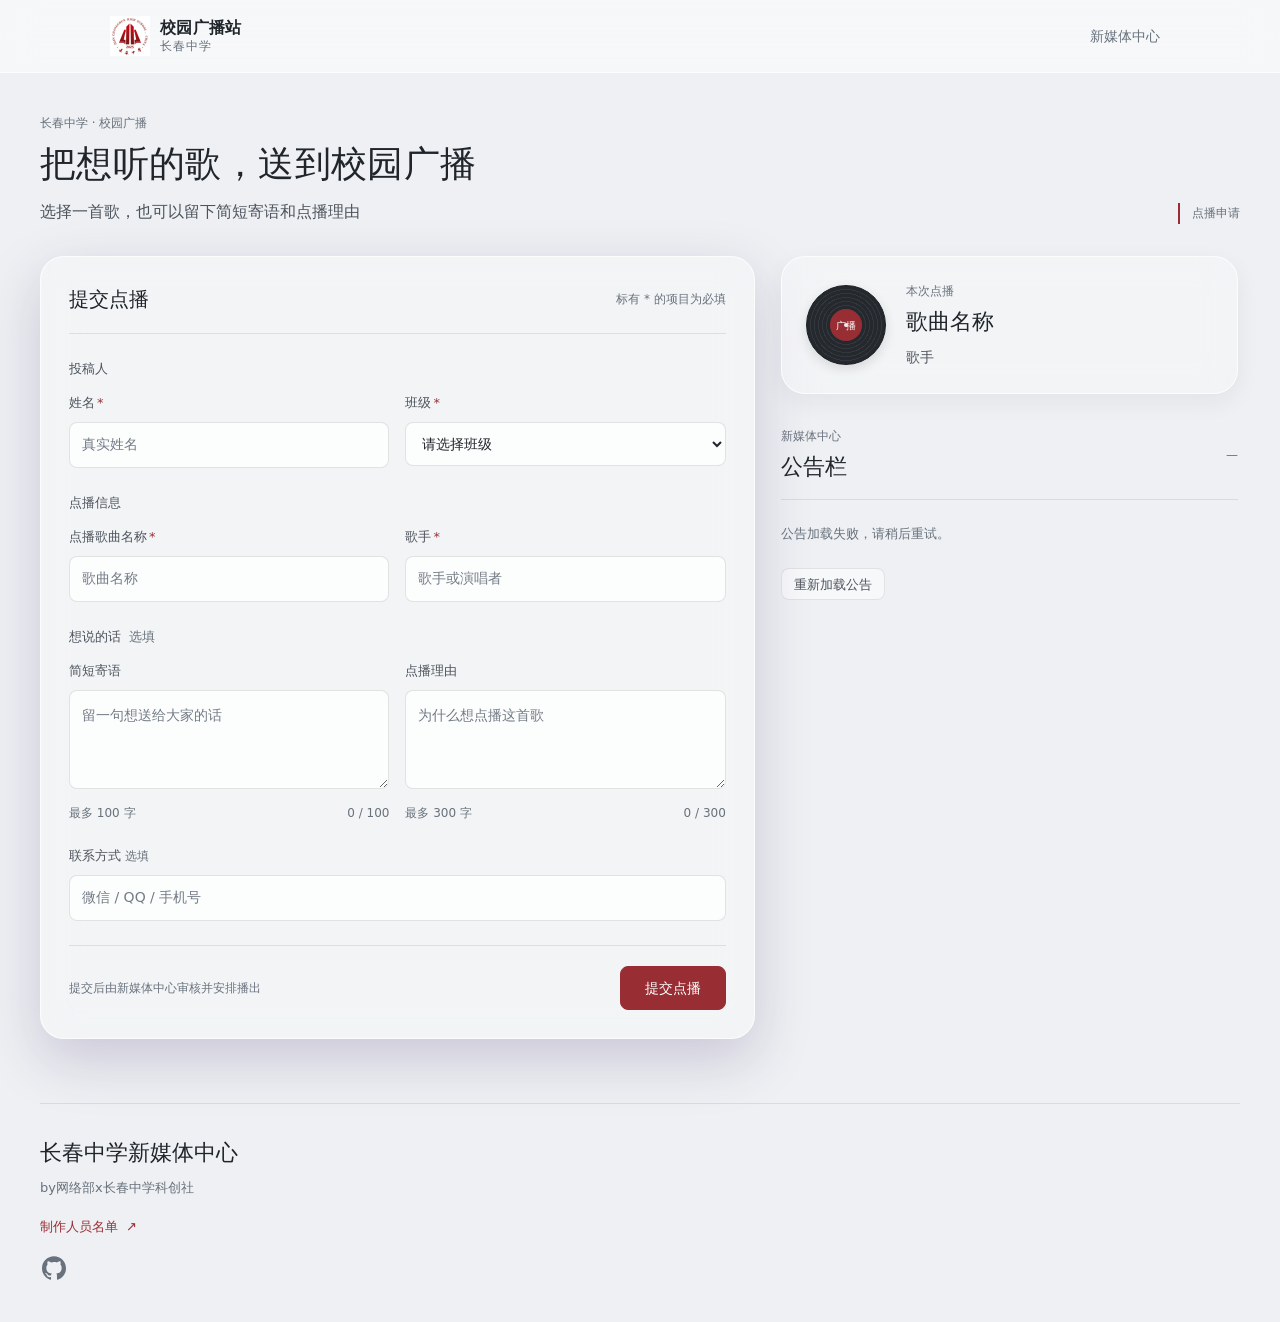
==== commit f78e9521: "细化歌曲点播并重构界面，固定公告发布账号 拆分歌名、歌手、寄语和点播理由，兼容历史稿件；统一玻璃界面并修复静态资源缓存。移除公告发布身份选择，使用当前登录账号。通过 37 项后端测试、10 项前端检查" ====
--- a/src/main/resources/static/index.html
+++ b/src/main/resources/static/index.html
@@ -1,49 +1,27 @@
 <!DOCTYPE html>
 <html lang="zh-CN">
 <head>
-<meta charset="UTF-8">
-<meta name="viewport" content="width=device-width, initial-scale=1">
-<title>投稿 · 长春中学广播站</title>
-<meta name="description" content="长春中学广播站在线投稿与新媒体中心公告。">
+<meta charset="UTF-8"><meta name="viewport" content="width=device-width, initial-scale=1">
+<title>校园点播 · 长春中学广播站</title>
+<meta name="description" content="向长春中学校园广播点播歌曲，附上简短寄语与点播理由。">
 <link rel="icon" href="img/favicon.png">
-<link rel="stylesheet" href="css/style.css">
-<link rel="stylesheet" href="css/workspace.css">
+<link rel="stylesheet" href="css/style.css?v=@assets.version@">
+<link rel="stylesheet" href="css/workspace.css?v=@assets.version@">
+<link rel="stylesheet" href="css/glass.css?v=@assets.version@">
 </head>
-<body>
-<a class="skip" href="#form">跳到投稿表单</a>
-
-<header class="site-head">
-  <div class="wrap head-inner">
-    <a class="brand" href="index.html">
-      <img src="img/logo.png" alt="长春中学校徽">
-      <span class="brand-text"><strong>校园广播站</strong><em>投稿中心</em></span>
-    </a>
-    <nav class="head-nav" aria-label="导航">
-      <a class="ghost-link" href="admin.html">新媒体中心</a>
-    </nav>
-  </div>
-</header>
-
+<body class="page-public">
+<a class="skip" href="#form">跳到点播表单</a>
+<header class="site-head"><div class="wrap head-inner"><a class="brand" href="index.html"><img src="img/logo.png" alt="长春中学校徽"><span class="brand-text"><strong>校园广播站</strong><em>长春中学</em></span></a><nav class="head-nav" aria-label="导航"><a class="ghost-link" href="admin.html">新媒体中心</a></nav></div></header>
 <main class="public-main">
-  <div class="page-head">
-    <h1>长春中学 · 广播站在线投稿</h1>
-    <p>记录校园生活，分享你的声音。</p>
-  </div>
-
+  <div class="page-head"><div><span class="eyebrow">长春中学 · 校园广播</span><h1>把想听的歌，送到校园广播</h1><p>选择一首歌，也可以留下简短寄语和点播理由</p></div><span class="page-marker">点播申请</span></div>
   <div class="public-layout">
-  <div class="card form-card" id="form">
-    <h2 class="form-heading">提交稿件</h2>
-    <form id="submitForm" novalidate>
-      <div class="alert" id="formAlert" role="alert"></div>
-
-      <div class="row-2">
-        <div class="field" data-field="author">
-          <label for="author">姓名<span class="req">*</span></label>
-          <input class="input" id="author" name="author" type="text" maxlength="20" placeholder="真实姓名" autocomplete="name">
-        </div>
-        <div class="field" data-field="class_name">
-          <label for="class_name">班级<span class="req">*</span></label>
-          <select class="select" id="class_name" name="class_name" required>
+    <div class="card form-card" id="form">
+      <div class="form-title"><h2 class="form-heading">提交点播</h2><span>标有 * 的项目为必填</span></div>
+      <form id="submitForm" novalidate>
+        <div class="alert" id="formAlert" role="alert"></div>
+        <fieldset class="form-section"><legend>投稿人</legend><div class="row-2">
+          <div class="field" data-field="author"><label for="author">姓名<span class="req">*</span></label><input class="input" id="author" name="author" maxlength="20" placeholder="真实姓名" autocomplete="name" required></div>
+          <div class="field" data-field="class_name"><label for="class_name">班级<span class="req">*</span></label><select class="select" id="class_name" name="class_name" required>
             <option value="" selected disabled>请选择班级</option>
             <optgroup label="高一">
               <option value="高一1班">高一1班</option>
@@ -69,50 +47,28 @@
               <option value="高二8班">高二8班</option>
               <option value="高二9班">高二9班</option>
             </optgroup>
-          </select>
-        </div>
-      </div>
-
-      <div class="field" data-field="content">
-        <label for="content">投稿内容<span class="req">*</span></label>
-        <textarea class="textarea" id="content" name="content" maxlength="100" placeholder="写下你的稿件内容，最多 100 字。" required></textarea>
-        <div class="field-foot">
-          <span>内容不能为空，最多 100 字。</span>
-          <span class="counter" id="contentCounter">0 / 100</span>
-        </div>
-      </div>
-
-      <div class="field" data-field="contact">
-        <label for="contact">联系方式<span class="opt">选填</span></label>
-        <input class="input" id="contact" name="contact" type="text" maxlength="50" placeholder="微信 / QQ / 手机号，便于编辑联系你">
-      </div>
-
-      <div class="submit-row">
-        <p class="form-tip">提交即表示同意广播站的编辑和播出安排。</p>
-        <button class="btn btn-primary" type="submit" id="submitBtn" disabled>
-          <span id="submitLabel">提交稿件</span>
-        </button>
-      </div>
-    </form>
-
-    <div class="success" id="successPanel">
-      <div class="seal" aria-hidden="true">✓</div>
-      <h3>提交成功</h3>
-      <p>你的申请编号：<strong id="submissionCode"></strong></p>
-      <p>广播部会尽快查看，需要补充信息时会通过你留下的方式联系你。</p>
-      <div class="actions">
-        <button class="btn btn-ghost btn-sm" type="button" id="againBtn">再投一篇</button>
-      </div>
+          </select></div>
+        </div></fieldset>
+        <fieldset class="form-section"><legend>点播信息</legend><div class="row-2">
+          <div class="field" data-field="song_name"><label for="song_name">点播歌曲名称<span class="req">*</span></label><input class="input" id="song_name" name="song_name" maxlength="80" placeholder="歌曲名称" required></div>
+          <div class="field" data-field="artist"><label for="artist">歌手<span class="req">*</span></label><input class="input" id="artist" name="artist" maxlength="80" placeholder="歌手或演唱者" required></div>
+        </div></fieldset>
+        <fieldset class="form-section"><legend>想说的话<span class="section-optional">选填</span></legend><div class="row-2">
+          <div class="field" data-field="message"><label for="message">简短寄语</label><textarea class="textarea request-textarea" id="message" name="message" maxlength="100" rows="3" placeholder="留一句想送给大家的话"></textarea><div class="field-foot"><span>最多 100 字</span><span class="counter" id="messageCounter">0 / 100</span></div></div>
+          <div class="field" data-field="reason"><label for="reason">点播理由</label><textarea class="textarea request-textarea" id="reason" name="reason" maxlength="300" rows="3" placeholder="为什么想点播这首歌"></textarea><div class="field-foot"><span>最多 300 字</span><span class="counter" id="reasonCounter">0 / 300</span></div></div>
+        </div></fieldset>
+        <div class="field" data-field="contact"><label for="contact">联系方式<span class="opt">选填</span></label><input class="input" id="contact" name="contact" maxlength="50" placeholder="微信 / QQ / 手机号"></div>
+        <div class="submit-row"><p class="form-tip">提交后由新媒体中心审核并安排播出</p><button class="btn btn-primary" type="submit" id="submitBtn" disabled><span id="submitLabel">提交点播</span></button></div>
+      </form>
+      <div class="success" id="successPanel"><div class="success-mark" aria-hidden="true"><svg viewBox="0 0 24 24" width="24" height="24" fill="none" stroke="currentColor" stroke-width="1.5"><path d="m5 12 4 4L19 6"/></svg></div><h3>点播已提交</h3><p>你的申请编号：<strong id="submissionCode"></strong></p><p>新媒体中心会查看这份申请，需要补充信息时会通过预留方式联系你</p><div class="actions"><button class="btn btn-ghost btn-sm" type="button" id="againBtn">再点播一首</button></div></div>
     </div>
-  </div>
-  <aside class="announcement-board" aria-labelledby="announcementHeading">
-    <div class="board-heading"><div><span class="eyebrow">新媒体中心</span><h2 id="announcementHeading">公告栏</h2></div><span class="board-count" id="announcementCount">—</span></div>
-    <div id="announcementFeed" class="announcement-feed" aria-live="polite"><p class="empty-state">正在加载公告…</p></div>
-    <button id="announcementRetry" class="btn btn-ghost btn-sm" type="button" hidden>重新加载公告</button>
-  </aside>
+    <aside class="announcement-board" aria-labelledby="announcementHeading">
+      <section class="card request-preview" aria-labelledby="previewHeading"><div class="record-disc" aria-hidden="true"><span>广播</span></div><div class="preview-copy"><span class="eyebrow" id="previewHeading">本次点播</span><h2 id="previewSong">歌曲名称</h2><p id="previewArtist">歌手</p></div></section>
+      <div class="board-heading"><div><span class="eyebrow">新媒体中心</span><h2 id="announcementHeading">公告栏</h2></div><span class="board-count" id="announcementCount">—</span></div>
+      <div id="announcementFeed" class="announcement-feed" aria-live="polite"><p class="empty-state">正在加载公告…</p></div><button id="announcementRetry" class="btn btn-ghost btn-sm" type="button" hidden>重新加载公告</button>
+    </aside>
   </div>
 </main>
-
 <footer class="site-credit" aria-label="网站署名">
   <strong>长春中学新媒体中心</strong>
   <p>by网络部x长春中学科创社</p>
@@ -121,7 +77,6 @@
     <svg viewBox="0 0 24 24" width="24" height="24" fill="currentColor" aria-hidden="true"><path d="M12 .297C5.37.297 0 5.67 0 12.297c0 5.303 3.438 9.8 8.205 11.387.6.113.82-.258.82-.577 0-.285-.01-1.04-.015-2.04-3.338.724-4.043-1.61-4.043-1.61-.546-1.387-1.333-1.756-1.333-1.756-1.09-.745.083-.73.083-.73 1.205.084 1.84 1.237 1.84 1.237 1.07 1.835 2.807 1.305 3.492.998.108-.776.418-1.305.762-1.605-2.665-.305-5.467-1.334-5.467-5.93 0-1.31.467-2.38 1.235-3.22-.123-.303-.535-1.524.117-3.176 0 0 1.008-.322 3.301 1.23a11.52 11.52 0 0 1 3.003-.404c1.02.005 2.047.138 3.006.404 2.291-1.552 3.297-1.23 3.297-1.23.653 1.652.242 2.873.12 3.176.77.84 1.233 1.91 1.233 3.22 0 4.61-2.807 5.624-5.48 5.92.43.371.823 1.102.823 2.222 0 1.606-.015 2.898-.015 3.293 0 .322.216.694.825.576C20.565 22.092 24 17.596 24 12.297c0-6.627-5.373-12-12-12"/></svg>
   </a>
 </footer>
-
-<script src="js/submit.js"></script>
+<script src="js/submit.js?v=@assets.version@"></script>
 </body>
 </html>
--- a/src/main/resources/static/css/glass.css
+++ b/src/main/resources/static/css/glass.css
@@ -0,0 +1,178 @@
+/* 界面审查参考 Unslop，作者 Damir Sokolovsky (@heydamir)，CC BY 4.0。
+   用户指定玻璃材质；保留校徽红与既有操作流程，将色彩集中于主要操作与点播预览。 */
+:root {
+  --glass-surface: rgba(255,255,255,.28);
+  --glass-blur: 18px;
+  --glass-border: rgba(255,255,255,.72);
+  --glass-radius: 24px;
+  --glass-shadow: 0 20px 55px rgba(71,54,120,.22);
+  --brand: #982d33;
+  --brand-dark: #7f2429;
+  --brand-soft: rgba(152,45,51,.07);
+  --ink: #20252b;
+  --ink-2: #4c535c;
+  --muted: #68717c;
+  --bg: #eef0f3;
+  --line: rgba(32,37,43,.10);
+  --line-2: rgba(32,37,43,.06);
+  --radius: 16px;
+  --radius-sm: 8px;
+}
+body { background: var(--bg); color: var(--ink); font-size: 14px; }
+h1, h2, h3, h4 { font-weight: 500; }
+button, input, select, textarea { font: inherit; }
+.input, .select { min-height: 44px; padding: 10px 12px; border-radius: 8px; border-color: rgba(32,37,43,.12); background: rgba(255,255,255,.76); color: var(--ink); }
+.textarea { padding: 12px; border-radius: 8px; border-color: rgba(32,37,43,.12); background: rgba(255,255,255,.76); color: var(--ink); }
+.input::placeholder, .textarea::placeholder { color: #737b85; }
+.input:focus, .select:focus, .textarea:focus { border-color: var(--brand); box-shadow: 0 0 0 3px rgba(152,45,51,.09); }
+.btn { border-radius: 8px; min-height: 40px; padding: 8px 16px; font-weight: 500; }
+.btn-sm { min-height: 32px; padding: 4px 12px; }
+.btn-primary { color: #fff; background: var(--brand); border-color: var(--brand); }
+.btn-ghost { background: rgba(255,255,255,.54); border-color: var(--line); }
+.btn:disabled { opacity: .55; }
+.btn, .nav-item, .input, .select, .textarea { transition: color 160ms cubic-bezier(.22,1,.36,1), background-color 160ms cubic-bezier(.22,1,.36,1), border-color 160ms cubic-bezier(.22,1,.36,1), box-shadow 160ms cubic-bezier(.22,1,.36,1); }
+.card, .overview-stat, .announcement-card { border: 1px solid var(--glass-border); border-radius: var(--glass-radius); background: var(--glass-surface); backdrop-filter: blur(var(--glass-blur)); -webkit-backdrop-filter: blur(var(--glass-blur)); box-shadow: 0 8px 24px rgba(32,37,43,.06); }
+.site-head { border-bottom: 1px solid var(--glass-border); background: rgba(255,255,255,.48); backdrop-filter: blur(var(--glass-blur)); -webkit-backdrop-filter: blur(var(--glass-blur)); }
+.head-inner { min-height: 72px; }
+.brand img { width: 40px; height: 40px; }
+.brand-text strong { font-size: 16px; font-weight: 600; }
+.brand-text em { font-style: normal; color: var(--muted); }
+.eyebrow { color: var(--muted); font-size: 12px; letter-spacing: 0; line-height: 20px; }
+.public-main { width: min(1200px, calc(100% - 64px)); padding: 40px 0 64px; }
+.public-main .page-head { display: flex; justify-content: space-between; align-items: end; gap: 24px; margin-bottom: 32px; }
+.public-main .page-head h1 { font-size: 36px; font-weight: 500; line-height: 1.3; margin: 8px 0 12px; }
+.public-main .page-head p { color: var(--ink-2); font-size: 16px; line-height: 24px; }
+.page-marker { font-size: 12px; color: var(--muted); border-left: 2px solid var(--brand); padding-left: 12px; white-space: nowrap; }
+.public-layout { grid-template-columns: minmax(0, 1.55fr) minmax(300px, 1fr); gap: 24px; }
+.form-card { padding: 28px; box-shadow: var(--glass-shadow); }
+.form-title { display: flex; align-items: center; justify-content: space-between; gap: 16px; padding-bottom: 20px; margin-bottom: 24px; border-bottom: 1px solid var(--line); }
+.form-title .form-heading { margin: 0; font-size: 20px; }
+.form-title > span { color: var(--muted); font-size: 12px; }
+.form-section { border: 0; padding: 0; margin: 0 0 24px; min-width: 0; }
+.form-section legend { padding: 0; margin-bottom: 12px; color: var(--ink-2); font-size: 13px; font-weight: 500; }
+.form-section .field { margin-bottom: 0; }
+.section-optional { margin-left: 8px; color: var(--muted); font-weight: 400; }
+.row-2 { gap: 16px; }
+.field { margin-bottom: 20px; min-width: 0; }
+.field label { margin-bottom: 8px; font-size: 13px; font-weight: 500; }
+.public-main .request-textarea, .request-textarea { min-height: 96px; resize: vertical; }
+.field-foot { gap: 8px; margin-top: 8px; font-size: 12px; line-height: 16px; color: var(--muted); }
+.counter, .page-marker, .board-count, .manuscript-meta, .operator-meta, .pager, .overview-stat strong { font-variant-numeric: tabular-nums; }
+.submit-row { margin-top: 24px; padding-top: 20px; border-top: 1px solid var(--line); gap: 16px; }
+.submit-row .btn { min-height: 44px; padding-inline: 24px; }
+.form-tip { color: var(--muted); font-size: 12px; }
+.request-preview { display: flex; align-items: center; gap: 20px; padding: 24px; margin-bottom: 32px; }
+.record-disc { width: 80px; height: 80px; flex: 0 0 80px; border-radius: 50%; display: grid; place-items: center; position: relative; background: repeating-radial-gradient(circle, #25292e 0 3px, #32373d 3px 4px); border: 1px solid #171b20; box-shadow: 0 4px 12px rgba(0,0,0,.12); }
+.record-disc span { display: grid; place-items: center; width: 32px; height: 32px; border-radius: 50%; background: var(--brand); color: #fff; font-size: 10px; }
+.record-disc::after { content: ''; position: absolute; width: 4px; height: 4px; border-radius: 50%; background: #edeef0; }
+.preview-copy { min-width: 0; }
+.preview-copy h2 { font-size: 22px; margin: 4px 0 8px; overflow-wrap: anywhere; line-height: 1.4; }
+.preview-copy > p { color: var(--ink-2); font-size: 14px; overflow-wrap: anywhere; }
+.board-heading { margin-bottom: 16px; }
+.board-heading h2 { font-size: 22px; }
+.board-count { background: transparent; border-radius: 0; padding: 0; font-size: 12px; }
+.announcement-card { padding: 24px; }
+.announcement-card h3 { font-size: 18px; margin: 0 0 12px; }
+.announcement-meta, .announcement-content { font-size: 13px; color: var(--ink-2); }
+.empty-state { font-size: 13px; line-height: 20px; padding: 32px 16px; color: var(--muted); }
+.announcement-feed .empty-state { text-align: left; border-top: 1px solid var(--line); padding: 24px 0; }
+.success-mark { width: 48px; height: 48px; border-radius: 16px; background: rgba(47,125,79,.08); display: grid; place-items: center; color: #2f7d4f; margin: 0 auto 20px; }
+.success p { color: var(--ink-2); line-height: 24px; }
+.success h3 { font-size: 24px; }
+.site-credit { width: min(1200px, calc(100% - 64px)); padding: 32px 0 40px; border-top-color: var(--line); }
+.site-credit strong { font-size: 22px; font-weight: 500; }
+.site-credit p { margin: 8px 0 16px; }
+.site-credit .github-link { color: var(--muted); }
+.page-admin { background: #eef0f3; }
+.sidebar { width: 240px; padding: 24px 16px; background: #252a30; }
+.sidebar-brand { padding: 0 8px 28px; gap: 12px; }
+.sidebar-brand strong { font-weight: 500; }
+.sidebar-caption { margin-bottom: 8px; padding: 0 12px; font-size: 12px; letter-spacing: 0; }
+.sidebar-nav { gap: 4px; }
+.nav-item { min-height: 36px; padding: 8px 12px; border: 1px solid transparent; border-radius: 8px; font-size: 13px; gap: 12px; }
+.nav-item.active { background: rgba(255,255,255,.07); border-color: rgba(255,255,255,.10); box-shadow: inset 2px 0 var(--brand); color: #fff; }
+.nav-number { opacity: .75; font-size: 12px; }
+.workspace-main { margin-left: 240px; }
+.page-admin:has(#dashView:not([hidden])) > .site-credit { margin-left: 240px; padding: 32px; }
+.workspace-topbar { min-height: 64px; height: auto; padding: 12px 32px; background: rgba(255,255,255,.54); border-bottom: 1px solid var(--glass-border); backdrop-filter: blur(var(--glass-blur)); -webkit-backdrop-filter: blur(var(--glass-blur)); }
+.workarea { padding: 32px; }
+.section-heading { margin-bottom: 24px; }
+.section-heading h1 { font-size: 32px; font-weight: 500; }
+.section-heading p { font-size: 13px; color: var(--ink-2); margin-top: 8px; }
+.overview-stats { gap: 16px; margin-bottom: 24px; }
+.overview-stat { padding: 24px; }
+.overview-stat p, .overview-stat small { color: var(--muted); font-size: 12px; }
+.overview-stat strong { font-size: 32px; font-weight: 500; }
+.dashboard-grid { grid-template-columns: minmax(0, .8fr) minmax(0, 1.2fr); gap: 24px; }
+.dashboard-card { padding: 24px; }
+.card-heading { margin-bottom: 20px; }
+.card-heading h2 { font-size: 18px; font-weight: 500; }
+.card-heading > span { font-size: 12px; color: var(--muted); }
+.server-metrics { gap: 20px; }
+.server-metrics dt { color: var(--muted); font-size: 12px; }
+.weekly-chart { height: 240px; padding-top: 24px; gap: 12px; }
+.week-bar { font-size: 12px; color: var(--muted); }
+.week-bar i { background: #b3bbc5; width: 64%; border-radius: 4px 4px 0 0; }
+.week-bar.current i { background: var(--brand); }
+.week-bar b { color: var(--ink-2); }
+.review-grid { grid-template-columns: minmax(0, 1fr) 340px; gap: 24px; }
+.list-filters, .list-toolbar { padding: 20px; }
+.list-toolbar, .pager, .manuscript-meta, .operator-meta { font-size: 12px; line-height: 20px; color: var(--muted); }
+.manuscript-table th { color: var(--ink-2); font-size: 12px; }
+.manuscript-table .manuscript-copy { font-size: 16px; line-height: 24px; font-weight: 500; }
+.song-artist { color: var(--ink-2); font-size: 13px; line-height: 20px; margin: 4px 0 8px; overflow-wrap: anywhere; }
+.request-snippet { color: var(--muted); font-size: 12px; line-height: 20px; margin-top: 8px; display: -webkit-box; -webkit-line-clamp: 2; -webkit-box-orient: vertical; overflow: hidden; }
+.operation-panel { padding: 24px; }
+.operation-identity { padding: 12px; border-radius: 8px; background: rgba(255,255,255,.55); border-color: var(--line); }
+.operation-identity span, .selected-chip { color: var(--muted); font-size: 12px; }
+.selected-details { padding: 16px; border-radius: 12px; background: rgba(255,255,255,.48); }
+.selected-details h3 { font-size: 18px; line-height: 26px; overflow-wrap: anywhere; }
+.selected-details small { font-size: 12px; color: var(--muted); line-height: 20px; }
+.request-note { margin: 12px 0; }
+.request-note > span { display: block; font-size: 12px; color: var(--muted); margin-bottom: 4px; }
+.request-note > p { white-space: pre-wrap; color: var(--ink-2); font-size: 13px; line-height: 22px; overflow-wrap: anywhere; }
+.day-manuscript h3.day-manuscript-content { font-size: 17px; line-height: 24px; }
+.badge { font-size: 12px; border-radius: 6px; padding: 4px 8px; line-height: 16px; }
+.audit-card, .developer-card, .message-composer, .message-history { padding: 24px; }
+.audit-entry-heading time, .audit-entry > span { font-size: 12px; }
+.workspace-dialog { border-radius: var(--glass-radius); padding: 24px; border-color: var(--glass-border); background: #f5f6f8; }
+.workspace-dialog::backdrop { background: rgba(32,37,43,.44); }
+.login-card { border-radius: var(--glass-radius); padding: 32px; border: 1px solid var(--glass-border); background: var(--glass-surface); backdrop-filter: blur(var(--glass-blur)); -webkit-backdrop-filter: blur(var(--glass-blur)); box-shadow: var(--glass-shadow); }
+.login-card h1 { font-size: 28px; font-weight: 500; }
+.credits-card { padding: 24px; }
+.credits-main h1 { font-weight: 500; }
+@supports not ((backdrop-filter: blur(1px)) or (-webkit-backdrop-filter: blur(1px))) { .card, .overview-stat, .announcement-card, .login-card { background: #f7f8fa; } }
+@media (max-width: 1180px) { .workarea { padding: 24px; } .review-grid { grid-template-columns: minmax(0, 1fr) 300px; gap: 16px; } .operation-panel { padding: 20px; } }
+@media (max-width: 980px) { .sidebar { width: 200px; } .workspace-main, .page-admin:has(#dashView:not([hidden])) > .site-credit { margin-left: 200px; } .review-grid { grid-template-columns: 1fr; } }
+@media (max-width: 760px) {
+  .public-main, .site-credit { width: calc(100% - 32px); }
+  .public-main { padding: 32px 0 48px; }
+  .public-main .page-head { display: block; margin-bottom: 24px; }
+  .public-main .page-head h1 { font-size: 28px; line-height: 1.35; }
+  .public-main .page-head p { font-size: 14px; line-height: 22px; }
+  .page-marker { display: none; }
+  .public-layout { grid-template-columns: 1fr; gap: 32px; }
+  .form-card { padding: 20px; }
+  .form-title { display: block; margin-bottom: 24px; }
+  .form-title > span { display: block; margin-top: 8px; }
+  .form-section .row-2 { grid-template-columns: 1fr; gap: 16px; }
+  .form-section { margin-bottom: 24px; }
+  .submit-row { flex-direction: column; align-items: stretch; }
+  .submit-row .btn { width: 100%; }
+  .request-preview { padding: 20px; }
+  .announcement-card { padding: 20px; }
+  .sidebar { width: 100%; padding: 20px 16px 16px; }
+  .sidebar-nav { gap: 4px; }
+  .nav-item { min-height: 44px; padding: 8px; font-size: 12px; }
+  .workspace-main, .page-admin:has(#dashView:not([hidden])) > .site-credit { margin-left: 0; }
+  .workspace-topbar { padding: 12px 16px; backdrop-filter: none; }
+  .workarea { padding: 24px 16px 40px; }
+  .section-heading h1 { font-size: 28px; }
+  .dashboard-grid { grid-template-columns: 1fr; }
+  .overview-stat, .dashboard-card, .audit-card, .developer-card, .message-composer, .message-history { padding: 20px; }
+  .overview-stat strong { font-size: 28px; }
+  .operation-panel { padding: 20px; }
+  .page-admin:has(#dashView:not([hidden])) > .site-credit { padding: 32px 16px; }
+  .credits-card { padding: 20px; }
+}
+@media (prefers-reduced-motion: reduce) { .btn, .nav-item, .input, .select, .textarea { transition: none; } }
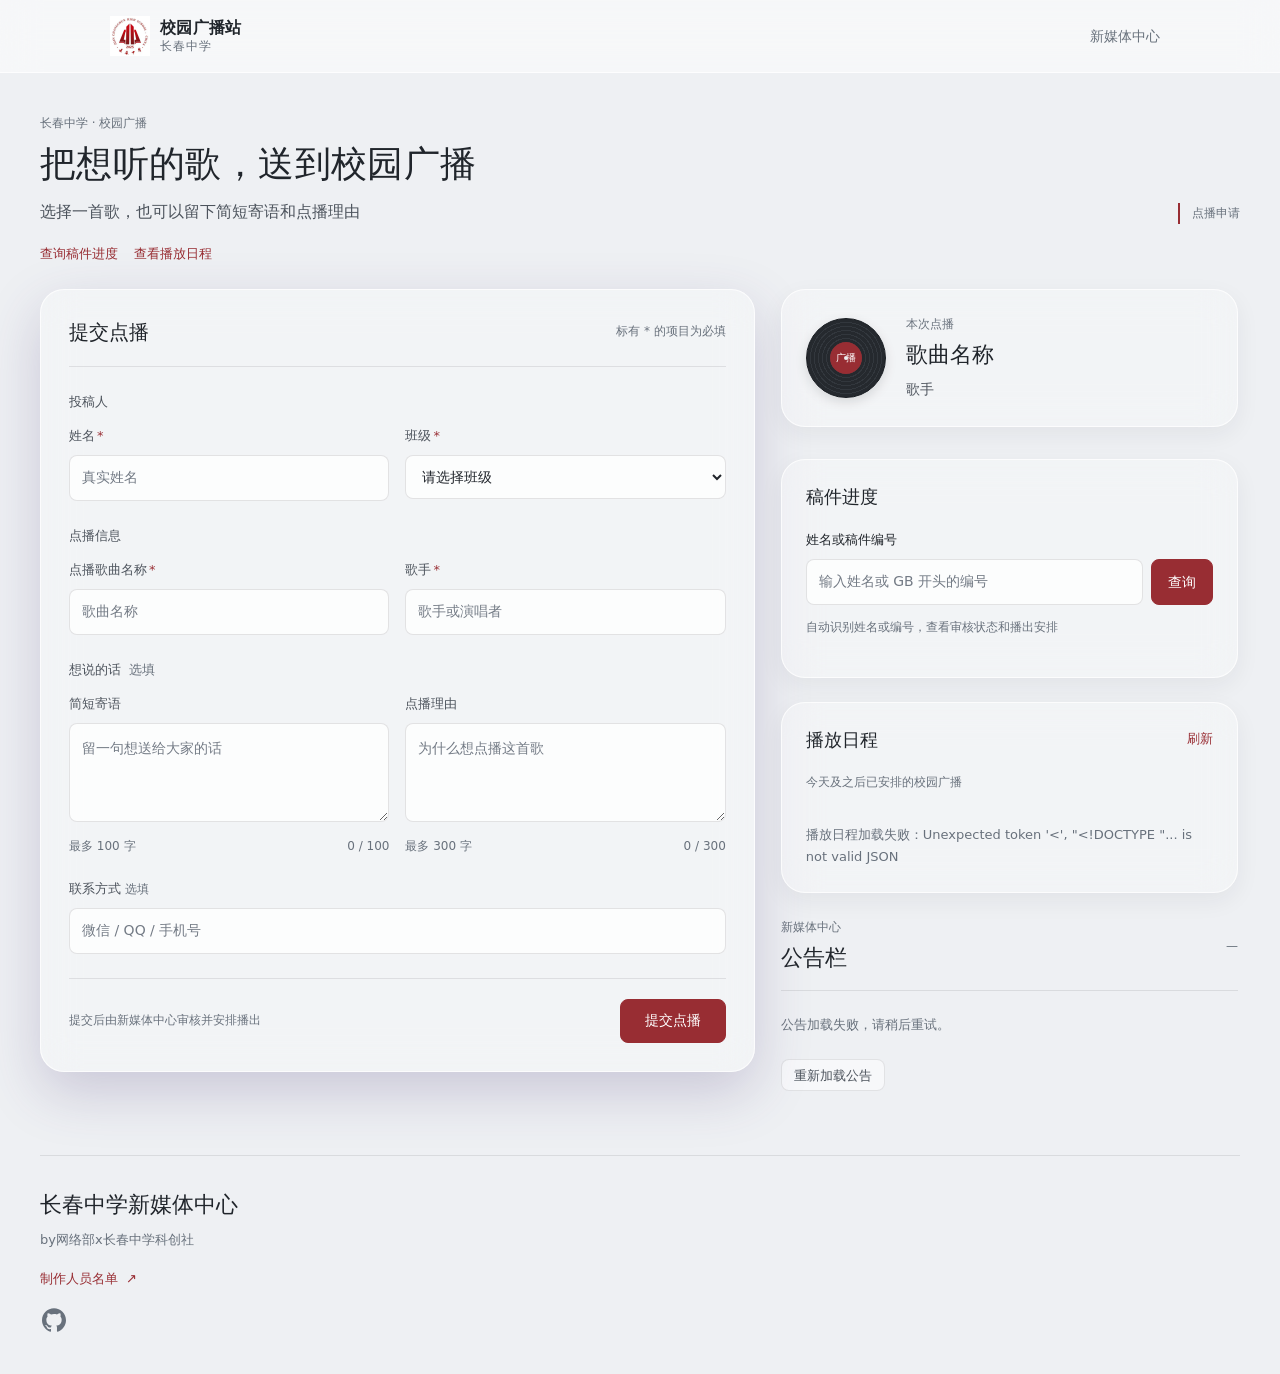
==== commit c05e20ee: "重构项目分层，新增稿件进度查询、播放日程和歌曲提示，完善日志筛选" ====
--- a/src/main/resources/static/index.html
+++ b/src/main/resources/static/index.html
@@ -14,6 +14,7 @@
 <header class="site-head"><div class="wrap head-inner"><a class="brand" href="index.html"><img src="img/logo.png" alt="长春中学校徽"><span class="brand-text"><strong>校园广播站</strong><em>长春中学</em></span></a><nav class="head-nav" aria-label="导航"><a class="ghost-link" href="admin.html">新媒体中心</a></nav></div></header>
 <main class="public-main">
   <div class="page-head"><div><span class="eyebrow">长春中学 · 校园广播</span><h1>把想听的歌，送到校园广播</h1><p>选择一首歌，也可以留下简短寄语和点播理由</p></div><span class="page-marker">点播申请</span></div>
+  <nav class="public-shortcuts" aria-label="投稿页快捷入口"><a class="text-button" href="#progressHeading">查询稿件进度</a><a class="text-button" href="#publicScheduleHeading">查看播放日程</a></nav>
   <div class="public-layout">
     <div class="card form-card" id="form">
       <div class="form-title"><h2 class="form-heading">提交点播</h2><span>标有 * 的项目为必填</span></div>
@@ -50,7 +51,7 @@
           </select></div>
         </div></fieldset>
         <fieldset class="form-section"><legend>点播信息</legend><div class="row-2">
-          <div class="field" data-field="song_name"><label for="song_name">点播歌曲名称<span class="req">*</span></label><input class="input" id="song_name" name="song_name" maxlength="80" placeholder="歌曲名称" required></div>
+          <div class="field" data-field="song_name"><label for="song_name">点播歌曲名称<span class="req">*</span></label><input class="input" id="song_name" name="song_name" maxlength="80" placeholder="歌曲名称" required><p id="songDuplicate" class="song-duplicate" role="status" hidden></p></div>
           <div class="field" data-field="artist"><label for="artist">歌手<span class="req">*</span></label><input class="input" id="artist" name="artist" maxlength="80" placeholder="歌手或演唱者" required></div>
         </div></fieldset>
         <fieldset class="form-section"><legend>想说的话<span class="section-optional">选填</span></legend><div class="row-2">
@@ -60,10 +61,23 @@
         <div class="field" data-field="contact"><label for="contact">联系方式<span class="opt">选填</span></label><input class="input" id="contact" name="contact" maxlength="50" placeholder="微信 / QQ / 手机号"></div>
         <div class="submit-row"><p class="form-tip">提交后由新媒体中心审核并安排播出</p><button class="btn btn-primary" type="submit" id="submitBtn" disabled><span id="submitLabel">提交点播</span></button></div>
       </form>
-      <div class="success" id="successPanel"><div class="success-mark" aria-hidden="true"><svg viewBox="0 0 24 24" width="24" height="24" fill="none" stroke="currentColor" stroke-width="1.5"><path d="m5 12 4 4L19 6"/></svg></div><h3>点播已提交</h3><p>你的申请编号：<strong id="submissionCode"></strong></p><p>新媒体中心会查看这份申请，需要补充信息时会通过预留方式联系你</p><div class="actions"><button class="btn btn-ghost btn-sm" type="button" id="againBtn">再点播一首</button></div></div>
+      <div class="success" id="successPanel"><div class="success-mark" aria-hidden="true"><svg viewBox="0 0 24 24" width="24" height="24" fill="none" stroke="currentColor" stroke-width="1.5"><path d="m5 12 4 4L19 6"/></svg></div><h3>点播已提交</h3><p>你的申请编号：<strong id="submissionCode"></strong></p><p>新媒体中心会查看这份申请，需要补充信息时会通过预留方式联系你</p><div class="actions"><button class="btn btn-ghost btn-sm" type="button" id="viewProgressBtn">查看稿件进度</button><button class="btn btn-ghost btn-sm" type="button" id="againBtn">再点播一首</button></div></div>
     </div>
     <aside class="announcement-board" aria-labelledby="announcementHeading">
       <section class="card request-preview" aria-labelledby="previewHeading"><div class="record-disc" aria-hidden="true"><span>广播</span></div><div class="preview-copy"><span class="eyebrow" id="previewHeading">本次点播</span><h2 id="previewSong">歌曲名称</h2><p id="previewArtist">歌手</p></div></section>
+      <section class="card public-progress" aria-labelledby="progressHeading">
+        <div class="card-heading"><h2 id="progressHeading">稿件进度</h2></div>
+        <form id="progressForm" novalidate><label for="progressQuery">姓名或稿件编号</label><div class="public-query-row"><input class="input" id="progressQuery" maxlength="40" placeholder="输入姓名或 GB 开头的编号" autocomplete="off" required><button class="btn btn-primary" id="progressSubmit" type="submit">查询</button></div></form>
+        <p id="progressHint" class="public-hint" role="status">自动识别姓名或编号，查看审核状态和播出安排</p>
+        <div id="progressResults" class="public-result-list" aria-live="polite"></div>
+        <div id="progressPager" class="public-pager" hidden><button class="text-button" id="progressPrevious" type="button">上一页</button><span id="progressPageInfo"></span><button class="text-button" id="progressNext" type="button">下一页</button></div>
+      </section>
+      <section class="card public-schedule" aria-labelledby="publicScheduleHeading">
+        <div class="card-heading"><h2 id="publicScheduleHeading">播放日程</h2><button class="text-button" id="refreshPublicSchedule" type="button">刷新</button></div>
+        <p class="public-hint">今天及之后已安排的校园广播</p>
+        <div id="publicSchedule" class="public-result-list" aria-live="polite"><p class="empty-state">正在加载播放日程…</p></div>
+        <div id="schedulePager" class="public-pager" hidden><button class="text-button" id="schedulePrevious" type="button">上一页</button><span id="schedulePageInfo"></span><button class="text-button" id="scheduleNext" type="button">下一页</button></div>
+      </section>
       <div class="board-heading"><div><span class="eyebrow">新媒体中心</span><h2 id="announcementHeading">公告栏</h2></div><span class="board-count" id="announcementCount">—</span></div>
       <div id="announcementFeed" class="announcement-feed" aria-live="polite"><p class="empty-state">正在加载公告…</p></div><button id="announcementRetry" class="btn btn-ghost btn-sm" type="button" hidden>重新加载公告</button>
     </aside>
--- a/src/main/resources/static/css/glass.css
+++ b/src/main/resources/static/css/glass.css
@@ -44,6 +44,7 @@
 .public-main .page-head p { color: var(--ink-2); font-size: 16px; line-height: 24px; }
 .page-marker { font-size: 12px; color: var(--muted); border-left: 2px solid var(--brand); padding-left: 12px; white-space: nowrap; }
 .public-layout { grid-template-columns: minmax(0, 1.55fr) minmax(300px, 1fr); gap: 24px; }
+.public-shortcuts { display: flex; flex-wrap: wrap; gap: 16px; margin: -12px 0 24px; }
 .form-card { padding: 28px; box-shadow: var(--glass-shadow); }
 .form-title { display: flex; align-items: center; justify-content: space-between; gap: 16px; padding-bottom: 20px; margin-bottom: 24px; border-bottom: 1px solid var(--line); }
 .form-title .form-heading { margin: 0; font-size: 20px; }
@@ -62,6 +63,23 @@
 .submit-row .btn { min-height: 44px; padding-inline: 24px; }
 .form-tip { color: var(--muted); font-size: 12px; }
 .request-preview { display: flex; align-items: center; gap: 20px; padding: 24px; margin-bottom: 32px; }
+.public-progress, .public-schedule { padding: 24px; margin-bottom: 24px; }
+.public-progress label { display: block; font-size: 13px; margin-bottom: 8px; }
+.public-query-row { display: flex; gap: 8px; }
+.public-query-row .input { flex: 1; min-width: 0; }
+.public-query-row .btn { flex: none; }
+.public-hint, .public-result-meta { font-size: 12px; color: var(--muted); line-height: 20px; margin-top: 12px; overflow-wrap: anywhere; }
+.public-result-item { padding: 16px 0; border-top: 1px solid var(--line); }
+.public-result-list { margin-top: 16px; }
+.public-result-heading { display: flex; align-items: start; justify-content: space-between; gap: 12px; }
+.public-song-title { font-size: 17px; line-height: 24px; overflow-wrap: anywhere; min-width: 0; }
+.public-result-heading .badge { flex: none; white-space: nowrap; }
+.public-result-time { color: var(--ink-2); font-size: 13px; line-height: 20px; margin-top: 8px; }
+.public-empty { font-size: 13px; color: var(--muted); line-height: 22px; padding: 16px 0 0; }
+.public-pager { display: flex; align-items: center; justify-content: space-between; gap: 12px; font-size: 12px; color: var(--muted); margin-top: 12px; }
+.public-pager[hidden] { display: none; }
+.song-duplicate { margin-top: 8px; padding: 8px 12px; border-radius: 8px; background: #fff4d5; color: #755511; font-size: 12px; line-height: 20px; }
+.audit-filters { grid-template-columns: minmax(180px, 1.4fr) repeat(4, minmax(130px, 1fr)) auto; }
 .record-disc { width: 80px; height: 80px; flex: 0 0 80px; border-radius: 50%; display: grid; place-items: center; position: relative; background: repeating-radial-gradient(circle, #25292e 0 3px, #32373d 3px 4px); border: 1px solid #171b20; box-shadow: 0 4px 12px rgba(0,0,0,.12); }
 .record-disc span { display: grid; place-items: center; width: 32px; height: 32px; border-radius: 50%; background: var(--brand); color: #fff; font-size: 10px; }
 .record-disc::after { content: ''; position: absolute; width: 4px; height: 4px; border-radius: 50%; background: #edeef0; }
@@ -142,7 +160,7 @@
 .credits-card { padding: 24px; }
 .credits-main h1 { font-weight: 500; }
 @supports not ((backdrop-filter: blur(1px)) or (-webkit-backdrop-filter: blur(1px))) { .card, .overview-stat, .announcement-card, .login-card { background: #f7f8fa; } }
-@media (max-width: 1180px) { .workarea { padding: 24px; } .review-grid { grid-template-columns: minmax(0, 1fr) 300px; gap: 16px; } .operation-panel { padding: 20px; } }
+@media (max-width: 1180px) { .workarea { padding: 24px; } .review-grid { grid-template-columns: minmax(0, 1fr) 300px; gap: 16px; } .operation-panel { padding: 20px; } .audit-filters { grid-template-columns: repeat(2, minmax(0, 1fr)); } .audit-filter-actions { grid-column: 1 / -1; } }
 @media (max-width: 980px) { .sidebar { width: 200px; } .workspace-main, .page-admin:has(#dashView:not([hidden])) > .site-credit { margin-left: 200px; } .review-grid { grid-template-columns: 1fr; } }
 @media (max-width: 760px) {
   .public-main, .site-credit { width: calc(100% - 32px); }
@@ -160,6 +178,8 @@
   .submit-row { flex-direction: column; align-items: stretch; }
   .submit-row .btn { width: 100%; }
   .request-preview { padding: 20px; }
+  .public-progress, .public-schedule { padding: 20px; }
+  .audit-filters { grid-template-columns: 1fr; }
   .announcement-card { padding: 20px; }
   .sidebar { width: 100%; padding: 20px 16px 16px; }
   .sidebar-nav { gap: 4px; }
